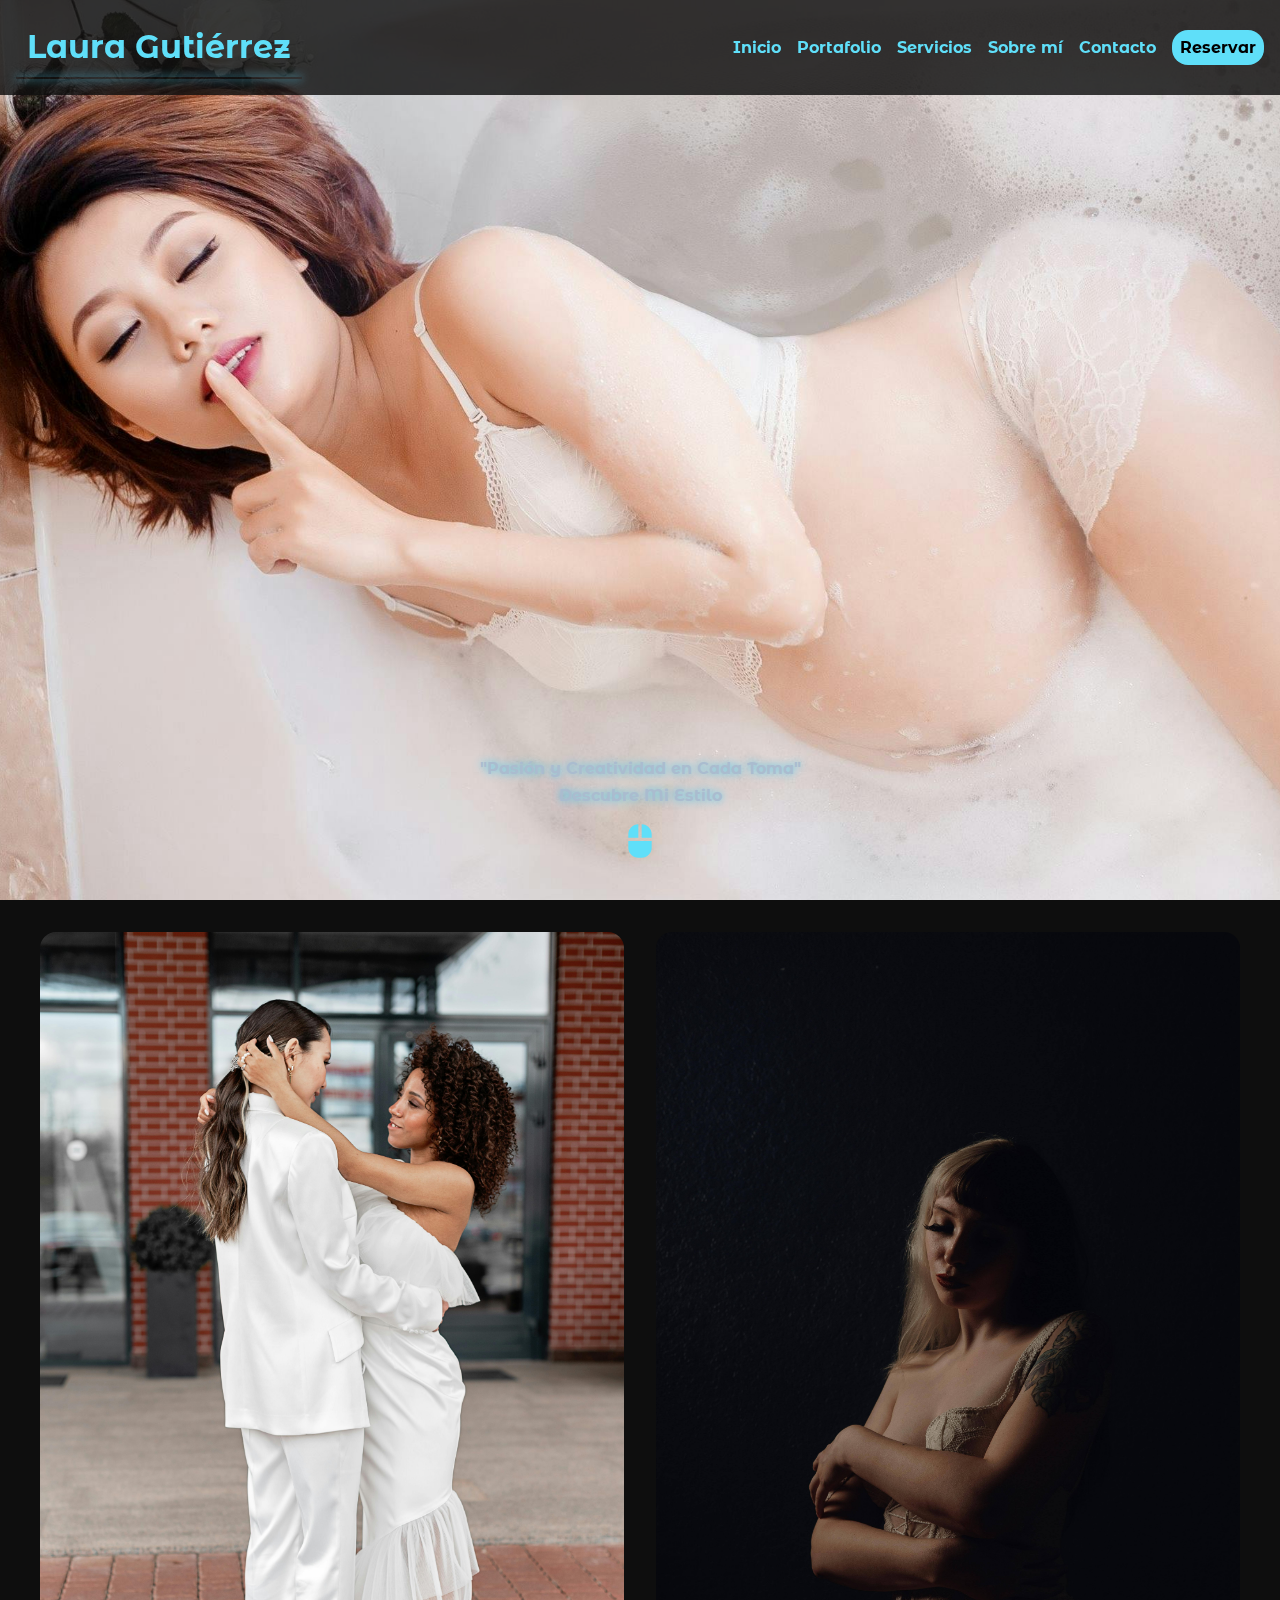
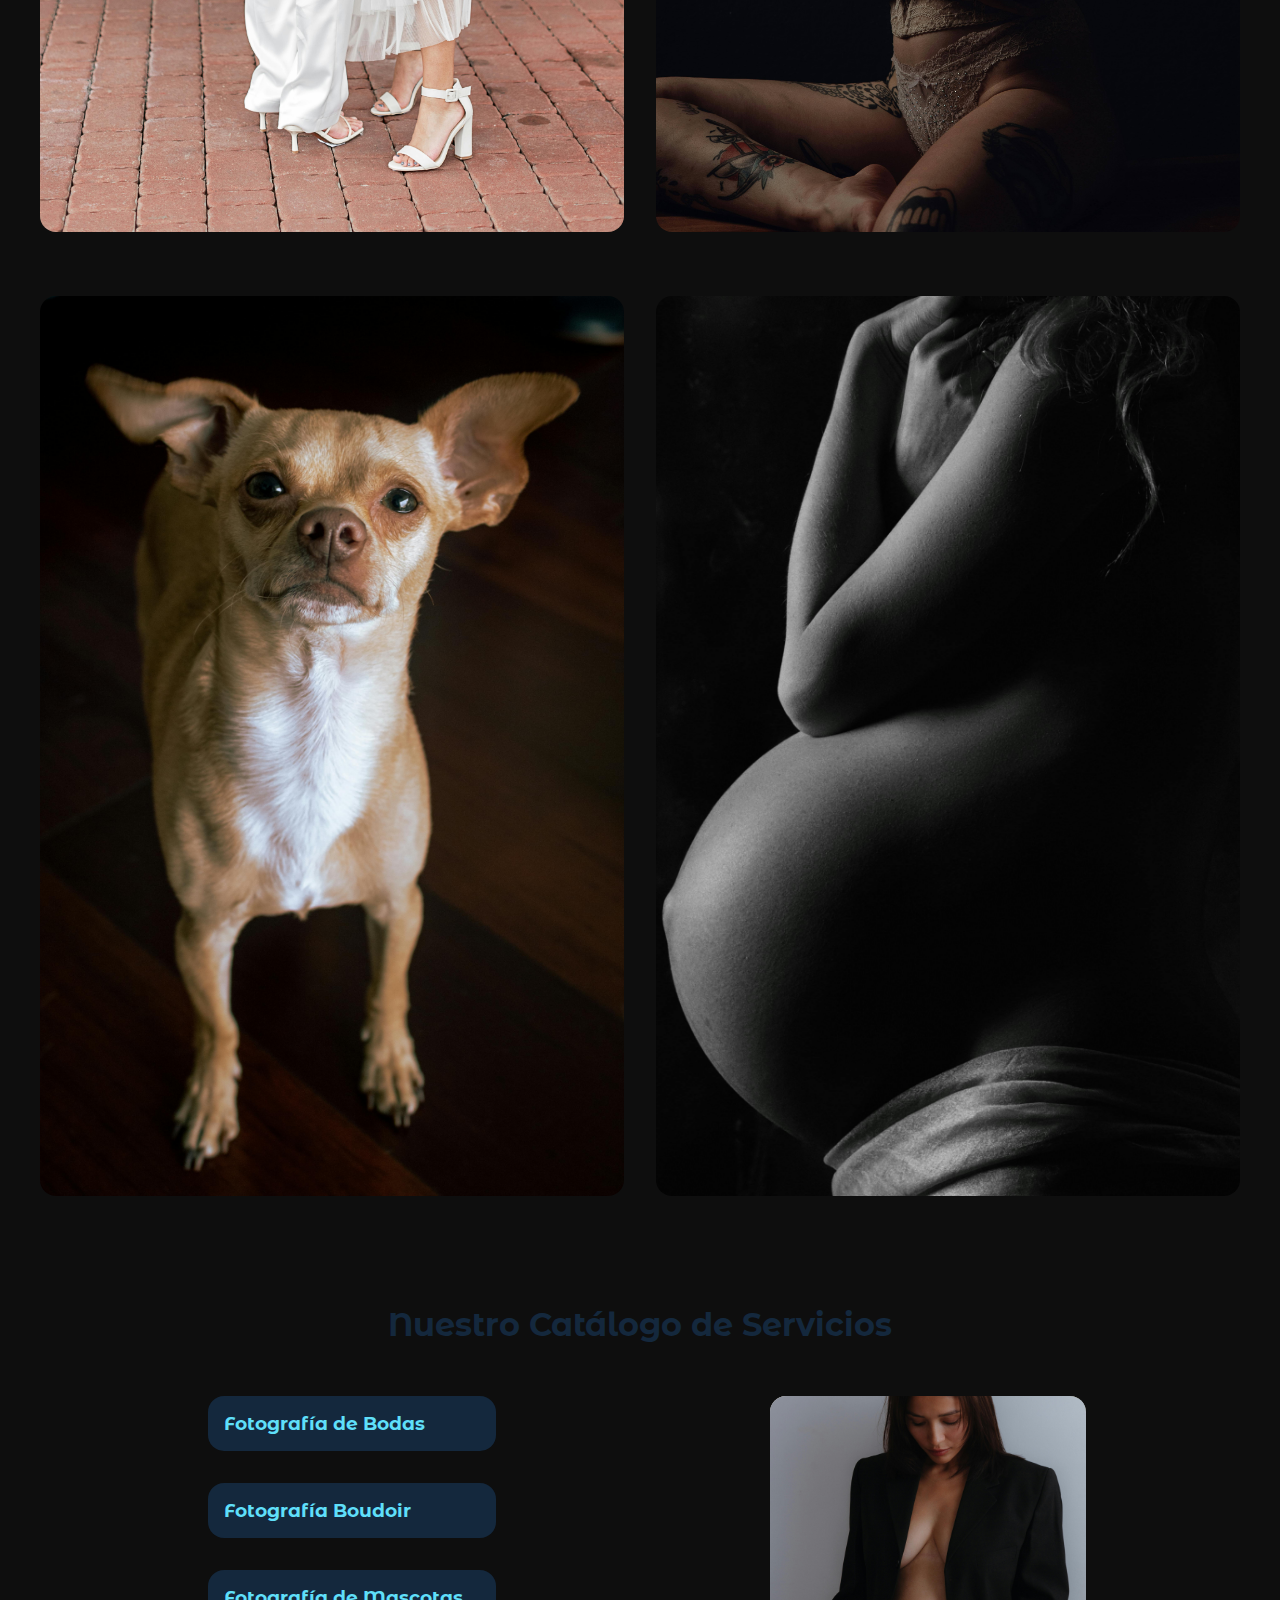
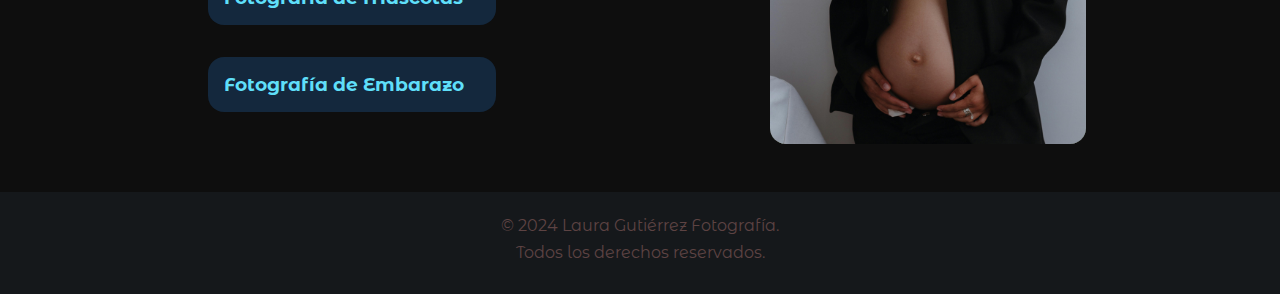
==== index.html @ 5134fa95 "Actualizar index.html" ====
<!DOCTYPE html>
<html lang="es">

<head>
    <meta charset="UTF-8">
    <meta name="viewport" content="width=device-width, initial-scale=1.0">
    <title>Inicio - Laura Gutiérrez Fotografía</title>
    <link
        href="https://fonts.googleapis.com/css2?family=Montserrat+Alternates:ital,wght@0,100;0,200;0,300;0,400;0,500;0,600;0,700;0,800;0,900;1,100;1,200;1,300;1,400;1,500;1,600;1,700;1,800;1,900&display=swap"
        rel="stylesheet">
    <link rel="stylesheet" href="./css/header.css">
    <link rel="stylesheet" href="./index.css">
    <link rel="stylesheet" href="./css/footer.css">
    <link rel="stylesheet" href="./root.css">
</head>

<body>
    <div class="home">
        <div class="mobile-menu">
            <ul class="first-ul">
                <li>
                    <div class="logo">
                        <h1><a href="./about.html">Laura Gutiérrez</a></h1>
                        <div id="btn-close-mobile-menu"><svg xmlns="http://www.w3.org/2000/svg" width="48" height="48"
                                viewBox="0 0 24 24">
                                <path
                                    d="M4 6h2v12H4zm10.293-.707L7.586 12l6.707 6.707 1.414-1.414L11.414 13H20v-2h-8.586l4.293-4.293z">
                                </path>
                            </svg></div>
                    </div>
                </li>
                <li><a href="../index.html">Inicio</a></li>
                <li><a href="./html/portafolio.html">Portafolio</a></li>
                <li><a href="./html/services.html">Servicios</a></li>
                <li><a href="./html/about.html">Sobre mí</a></li>
                <li><a href="./html/form.html">Contacto</a></li>
            </ul>
            <ul class="last-ul">
                <li><a href=""><img src="./assets/icons/bxl-instagram-alt.svg" alt="icon instagram"></a></li>
                <li><a href=""><img src="./assets/icons/bxl-whatsapp.svg" alt="icon whatsapp"></a></li>
                <li><a href=""><img src="./assets/icons/bxs-envelope.svg" alt="icon message"></a></li>
                <li><a href=""><img src="./assets/icons/bxl-linkedin-square.svg" alt="icon linkedin"></a></li>
            </ul>
        </div>
    
        <div class="header-mobile">
            <div class="logo-header-mobile">
                <h1><a href="./about.html">Laura Gutiérrez</a></h1>
            </div>
            <div id="btn-open-mobile-menu"><svg xmlns="http://www.w3.org/2000/svg" width="24" height="24"
                    viewBox="0 0 24 24" fill="#aaa">
                    <path d="M4 6h16v2H4zm0 5h16v2H4zm0 5h16v2H4z" />
                </svg></div>
        </div>
    
        <div class="presentation">
            <img id="img-portada" src="./assets/img/boudoir-photos/background-boudoir/espalda-bn.jpg" alt="" loading="lazy">
        </div>
        <header>
            <!--Nombre-->
            <div class="logo-container">
                <h1><a href="./html/about.html">Laura Gutiérrez</a></h1>
                <p class="line-down"></p>
            </div>
    
            <!--Menu de navegacion-->
            <nav>
                <ul>
                    <li><a href="./index.html">Inicio</a></li>
                    <li><a href="./html/portafolio.html">Portafolio</a></li>
                    <li><a href="./html/services.html">Servicios</a></li>
                    <li><a href="./html/about.html">Sobre mí</a></li>
                    <li><a href="./html/form.html">Contacto</a></li>
                </ul>
                <a href="./html/form.html" class="cta-nav">Reservar</a>
            </nav>
        </header>
    
        <!--Frase de la portada-->
        <div class="content-portada">
            <p>"Pasión y Creatividad en Cada Toma"</p>
            <p>Descubre Mi Estilo</p>
            <div><a href="#photo-style"><svg xmlns="http://www.w3.org/2000/svg" width="24" height="24" viewBox="0 0 24 24">
                        <path
                            d="M13 2v8h6V8c0-3.309-2.691-6-6-6zM5 16c0 3.309 2.691 6 6 6h2c3.309 0 6-2.691 6-6v-4H5v4zm0-8v2h6V2C7.691 2 5 4.691 5 8z">
                        </path>
                    </svg></a></div>
        </div>
    </div>

    <main>
        <!-- Seccion de fotos de boda y boudoir -->
        <section class="container-section-photo" id="photo-style">
            <div class="photo-content">

                <div class="section-boda box-img-section">
                    <img src="./assets/img/weddings-photos/modelo-3/wedding-3.jpg" title="weddings"
                        alt="weddings photos">
                    <div class="overlay">
                        <a href="./html/portafolio.html?filter=wedding">Ver fotos de Bodas</a>
                    </div>
                </div>

                <div class="section-boudoir box-img-section">
                    <img src="./assets/img/boudoir-photos/background-boudoir/sentada-sombra.jpg" title="boudoir"
                        alt="boudoir photos">
                    <div class="overlay">
                        <a href="./html/portafolio.html?filter=boudoir">Ver fotos Boudoir</a>
                    </div>
                </div>
            </div>
        </section>

        <!-- Seccion de fotos de pets y pregnant -->
        <section class="container-section-photo">
            <div class="photo-content">

                <div class="section-pet box-img-section">
                    <img src="./assets/img/pets-photos/chiguagua.jpg" title="pets" alt="pets photos">
                    <div class="overlay">
                        <a href="./html/portafolio.html?filter=pets">Ver fotos de Mascotas</a>
                    </div>
                </div>

                <div class="section-pregnant box-img-section">
                    <img src="./assets/img/pregnant-photos/background-pregnant/pregnant-semiDes-bn.jpg" title="pregnant"
                        alt="pregnant photos">
                    <div class="overlay">
                        <a href="./html/portafolio.html?filter=pregnant">Ver fotos Prenatales</a>
                    </div>
                </div>

            </div>
        </section>
    </main>

    <!-- Seccion de servicios -->
    <section class="services-section">
        <div class="services-tittle">
            <h2>Nuestro Catálogo de Servicios</h2>
        </div>

        <div class="services-container">

            <div class="services-content">
                <div class="services-items">
                    <div class="item-h3">
                        <a href="./html/services.html">
                            <h3>Fotografía de Bodas</h3>
                        </a>
                    </div>
                    <div class="item-h3">
                        <a href="./html/services.html">
                            <h3>Fotografía Boudoir</h3>
                        </a>
                    </div>
                    <div class="item-h3">
                        <a href="./html/services.html">
                            <h3>Fotografía de Mascotas</h3>
                        </a>
                    </div>
                    <div class="item-h3">
                        <a href="./html/services.html">
                            <h3>Fotografía de Embarazo</h3>
                        </a>
                    </div>
                </div>
            </div>


            <div class="services-photo">
                <div class="services-box-img">

                    <div class="img-weddings-box img-box">
                        <img src="./assets/img/weddings-photos/modelo-3/wedding-1.jpg" alt="services photos weddings">
                    </div>
                    <div class="img-boudoir-box img-box">
                        <img src="./assets/img/boudoir-photos/background-boudoir/atada-bn.jpg"
                            alt="services photos boudoir">
                    </div>
                    <div class="img-pets-box img-box">
                        <img src="./assets/img/pets-photos/pexels-conejodepapel-14647515.jpg"
                            alt="services photos pets">
                    </div>
                    <div class="img-pregnant-box img-box">
                        <img src="./assets/img/pregnant-photos/modelo-2/pregnant-photo-1.jpg"
                            alt="services photos pregnant">
                    </div>

                </div>
                <div class="services-text">
                    <p class="item-p">Cada sonrisa, cada mirada, capturada para recordar el inicio de su viaje juntos.
                    </p>
                    <p class="item-p">Elegancia y sensualidad, empoderamiento y autoexpresión. Capturando tu esencia en
                        su forma más pura.</p>
                    <p class="item-p">Porque ellos también son parte de la familia, les damos un lugar protagonistas en
                        nuestras fotos.</p>
                    <p class="item-p">Un recuerdo precioso de cuando dos corazones latían juntos, uno dentro de otro.
                    </p>
                </div>
            </div>
        </div>

    </section>

    <footer>
        <div class="container-section">
            <p>&copy; 2024 Laura Gutiérrez Fotografía.</p>
            <p>Todos los derechos reservados.</p>
        </div>
    </footer>

    <script type="module" src="./js/presentation.js"></script>
    <script type="module" src="./js/services.js"></script>
    <script type="module" src="./js/menu-mobile.js"></script>
</body>

</html>
---- css/header.css ----
header {
    display: flex;
    align-items: center;
    justify-content: space-between;
    padding: 1rem;
    width: 100%;
    position: fixed;
    top: 0;
    background-color: var(--background-header);
    z-index: 1000;

    .logo-container {
        display: flex;
        flex-direction: column;
        align-items: center;
        justify-content: center;

        h1 {
            color: var(--accent-1);
            padding: .7rem;
        }

        .line-down {
            height: 2px;
            width: 100%;
            box-shadow: var(--shadow);
        }

        h1,
        a {
            cursor: pointer;
        }
    }

    nav {
        display: flex;
        align-items: center;
        justify-content: center;

        ul {
            display: flex;

            li a {
                margin-right: 1rem;
                color: var(--accent-1);
                cursor: pointer;
                font-weight: bold;
            }

            li a:hover {
                text-shadow: var(--shadow);
            }
        }

        .cta-nav {
            background-color: var(--accent-1);
            padding: .5rem;
            font-weight: bold;
            border-radius: var(--border-radius);
            cursor: pointer;
        }

        .cta-nav:hover {
            box-shadow: var(--shadow);
        }
    }
}

/* Menu Mobile */
.header-mobile {
    display: none;
    justify-content: space-around;
    align-items: center;
    padding: 1rem .5rem;
    width: 100%;
    position: fixed;
    top: 0;
    background-color: var(--background-header);
    z-index: 900;
    transition: all 0.3s ease;

    .logo-header-mobile {

        h1 a {
            color: var(--accent-1);
            font-family: var(--title-gobal);
        }
    }

    div svg {
        fill: var(--accent-3);
        width: 2.5rem;
        height: 2.5rem;
    }
}

.mobile-menu {
    display: grid;
    grid-template-rows: 1fr 1fr;
    height: 100dvh;
    width: 80%;
    padding: 1rem .5rem 0 0.8rem;
    border-radius: 0 var(--border-radius) var(--border-radius) 0;
    transform: translateX(-110%);
    transition: all 0.3s ease;
    position: fixed;
    top: 0;
    left: 0;
    background-color: var(--background-header);
    z-index: 1000;

    & .first-ul {
        border-bottom: 1px solid var(--accent-1);

        li {
            margin-bottom: 1.5rem;

            .logo {
                display: flex;
                justify-content: space-between;

                & :first-child {
                    fill: var(--accent-3);
                }
            }

            a {
                text-decoration: none;
                color: var(--accent-1);
                font-weight: bold;
            }
        }
    }

    & .last-ul {
        display: flex;
        justify-content: space-around;

        li {
            margin-top: 1rem;

            a {
                img {
                    width: 2.5rem;
                }
            }
        }
    }
}

.toggle {
    transform: translateX(-110%);
}

.toggle {
    transform: translateX(0);
}

@media (max-width: 768px) {
    header {
        display: none;
    }

    .header-mobile {
        display: flex;
    }
}
---- index.css ----
body {

    display: grid;
    grid-template-areas:
        'home home'
        'main main'
        'services services'
        'footer footer'
    ;
    grid-template-columns: 50% 50%;
    grid-template-rows: auto auto auto 5rem;
}

.home {
    grid-area: home;
    height: 100dvh;
    position: relative;
    display: flex;
    justify-content: center;
    align-items: center;
    
    .presentation {
        position: absolute;
        top: 0;
        left: 0;
        transition: all 2s ease;
    
        & #img-portada {
            height: 100dvh;
            width: 100%;
            object-fit: cover;
            z-index: 400;
        }
    }
    
    /* Contenido de la portada */
    .content-portada {
        position: absolute;
        bottom: 3%;
        width: 28.5rem;
        padding: .5rem;
        display: flex;
        justify-content: center;
        flex-direction: column;
        align-items: center;
        color: var(--accent-3);
        z-index: 100;
        font-weight: bolder;
        font-size: 1rem;
        text-shadow: var(--shadow);

        p:nth-child(2) { margin-top: .5rem; }
    
        div {
            margin-top: 1rem;
    
            a svg {
                width: 2.5rem;
                height: 2.5rem;
                fill: var(--accent-1);
                animation: bounce 2s infinite;
            }
        }
    }
}


@keyframes bounce {

    0%,
    20%,
    50%,
    80%,
    100% {
        transform: translateY(0);
    }

    40% {
        transform: translateY(-10px);
    }

    60% {
        transform: translateY(-5px);
    }
}


/* Seccion principal del la pagina */
main {
    grid-area: main;

    display: flex;
    flex-direction: column;
    justify-content: center;
    align-items: center;
}

.container-section-photo {
    margin: 2rem auto;
    display: flex;
    flex-direction: row;
    flex-wrap: wrap;
    justify-content: space-between;
    align-content: center;
}

.photo-content {
    display: flex;
    flex-direction: row;
    gap: 2rem;
    width: 100%;
    max-width: 75rem;
    height: 100dvh;
}

.box-img-section {
    flex: 1;
    position: relative;
    overflow: hidden;
    border-radius: var(--border-radius);
}

.box-img-section img {
    width: 100%;
    height: 100%;
    object-fit: cover;
    transition: transform 0.5s ease;
}

.box-img-section .overlay {
    position: absolute;
    top: 0;
    left: 0;
    width: 100%;
    height: 100%;
    background: rgba(20, 40, 61, 0.38);
    color: var(--accent-1);
    font-weight: bold;
    font-size: 2rem;
    display: flex;
    justify-content: center;
    align-items: center;
    opacity: 0;
    transition: opacity 0.5s ease;

    a { cursor: pointer; }
}

.box-img-section:hover img { transform: scale(1.05); }

.box-img-section:hover .overlay { opacity: 1; }

@media (max-width: 768px) {}

/* Estilos de la sección de servicios */
.services-section {
    grid-area: services;
    display: flex;
    flex-direction: column;
    padding: 1.5rem;
    margin: 1.5rem auto;
    width: 100%;
    max-width: 75rem;

    .services-tittle {
        height: 6rem;
        width: 100%;
        display: flex;
        justify-content: center;
        align-items: center;
        margin-bottom: 1.5rem;

        h2 {
            font-size: 2rem;
            color: var(--accent-2);
        }
    }

    .services-container {
        display: grid;
        grid-template-columns: 1fr 1fr;
        grid-template-rows: 1fr;
        align-items: center;
        justify-items: center;

        .services-content {
            width: 50%;
            height: 100%;
            color: var(--accent-1);
            display: flex;
            flex-direction: column;

            .services-items {
                display: flex;
                flex-direction: column;
                justify-content: space-between;
                align-items: center;

                .item-h3 {
                    display: flex;
                    flex-direction: column;
                    width: 100%;
                    margin-bottom: 2rem;

                    a {
                        h3 {
                            padding: 1rem;
                            background-color: var(--accent-2);
                            display: flex;
                            align-items: center;
                            justify-content: flex-start;
                            transition: box-shadow 0.4s ease;
                            border-radius: var(--border-radius);
                            
                        }
                    }
                    
                }
                
                .item-h3:hover {
                    box-shadow: var(--shadow);
                    border-radius: var(--border-radius);
                }
            }
        }

        .services-photo {
            width: 55%;
            height: 100%;
            display: flex;
            justify-content: center;
            align-items: center;
            position: relative;

            .services-box-img {
                width: 100%;
                height: 100%;
                position: absolute;
                
                .img-box {
                    position: absolute;
                    top: 0;
                    left: 0;
                    width: 100%;
                    height: 100%;
                    opacity: 1;
                    transition: opacity 1s;
                    
                    img {
                        object-fit: cover;
                        width: 100%;
                        height: 100%;
                        border-radius: var(--border-radius);
                    }
                }
            }
        }

        .services-text {
            display: flex;
            flex-direction: column;
            align-items: center;
            justify-content: center;
            position: absolute;
            width: 100%;
            height: 100%;
            border-radius: var(--border-radius);
            overflow: hidden;

            p {
                position: absolute;
                height: 100%;
                width: 100%;
                font-size: 1.5rem;
                padding: 1rem;
                color: var(--accent-1);
                background: rgba(20, 40, 61, 0.5);
                opacity: 0;
                transition: opacity 0.5s;
                display: flex;
                align-items: center;
                justify-content: center;
            }
        }
    }
}



footer {
    grid-area: footer;
}
---- css/footer.css ----
/* Estilos del footer */
footer {

    .container-section {
        padding: 1.5rem;
        width: 100%;
        height: auto;
        background: var(--footer-background);
        text-align: center;
        color: var(--letterColorFooter);

        p{
            margin-bottom: .5rem;
        }
    }
}
---- root.css ----
/* Root */
:root {
    --backgoundColor: #333;
    --background-color: #0e0e0e;
    --background-header: rgba(14, 14, 14, .82);
    --letterColor: rgba(81, 203, 238, 1);
    --accent-1: #5fdff9;
    --accent-2: rgb(20 40 61);
    --accent-3: rgb(170 188 207);
    --shadow: 0 0 8px rgba(81, 203, 238, 1);
    --border-radius: 1rem;
    --footer-background: #15181b;
    --letterColorFooter: #5d4343;
    --font-family: "Montserrat Alternates", sans-serif;
}

/* Estilos para reset */
*, *::after, *::before, *:focus {
    margin: 0;
    padding: 0;
    box-sizing: border-box;
    list-style: none;
    vertical-align: baseline;
    text-decoration: none;
    color: inherit;
    cursor: auto;
    border: none;
    outline: none;
}
html {
    scroll-behavior: smooth;
}

/* Estilos globales */
body, html {
    font-family: var(--font-family);
    margin: 0;
    padding: 0;
    background-color: var(--background-color);
    height: 100vh;
    width: 100%;
}

@media (max-width: 768px) {
    .header-container {
        flex-direction: column;
    }
}

@media (max-width: 500px) {
    .header-container, nav {
        flex-direction: column;
    }
    .photo-content {
        flex-direction: column;
        gap: 10px;
    }

    .services-section {
        .services-container {
            gap: 1rem;
            grid-template-columns: 1fr;
            grid-template-rows: 1fr 1fr;

            .services-content {

            }
            .services-photo {
                width: 100%;
            }
        }
    }
}

@media (max-width: 812px) and (orientation: landscape) {
    
}
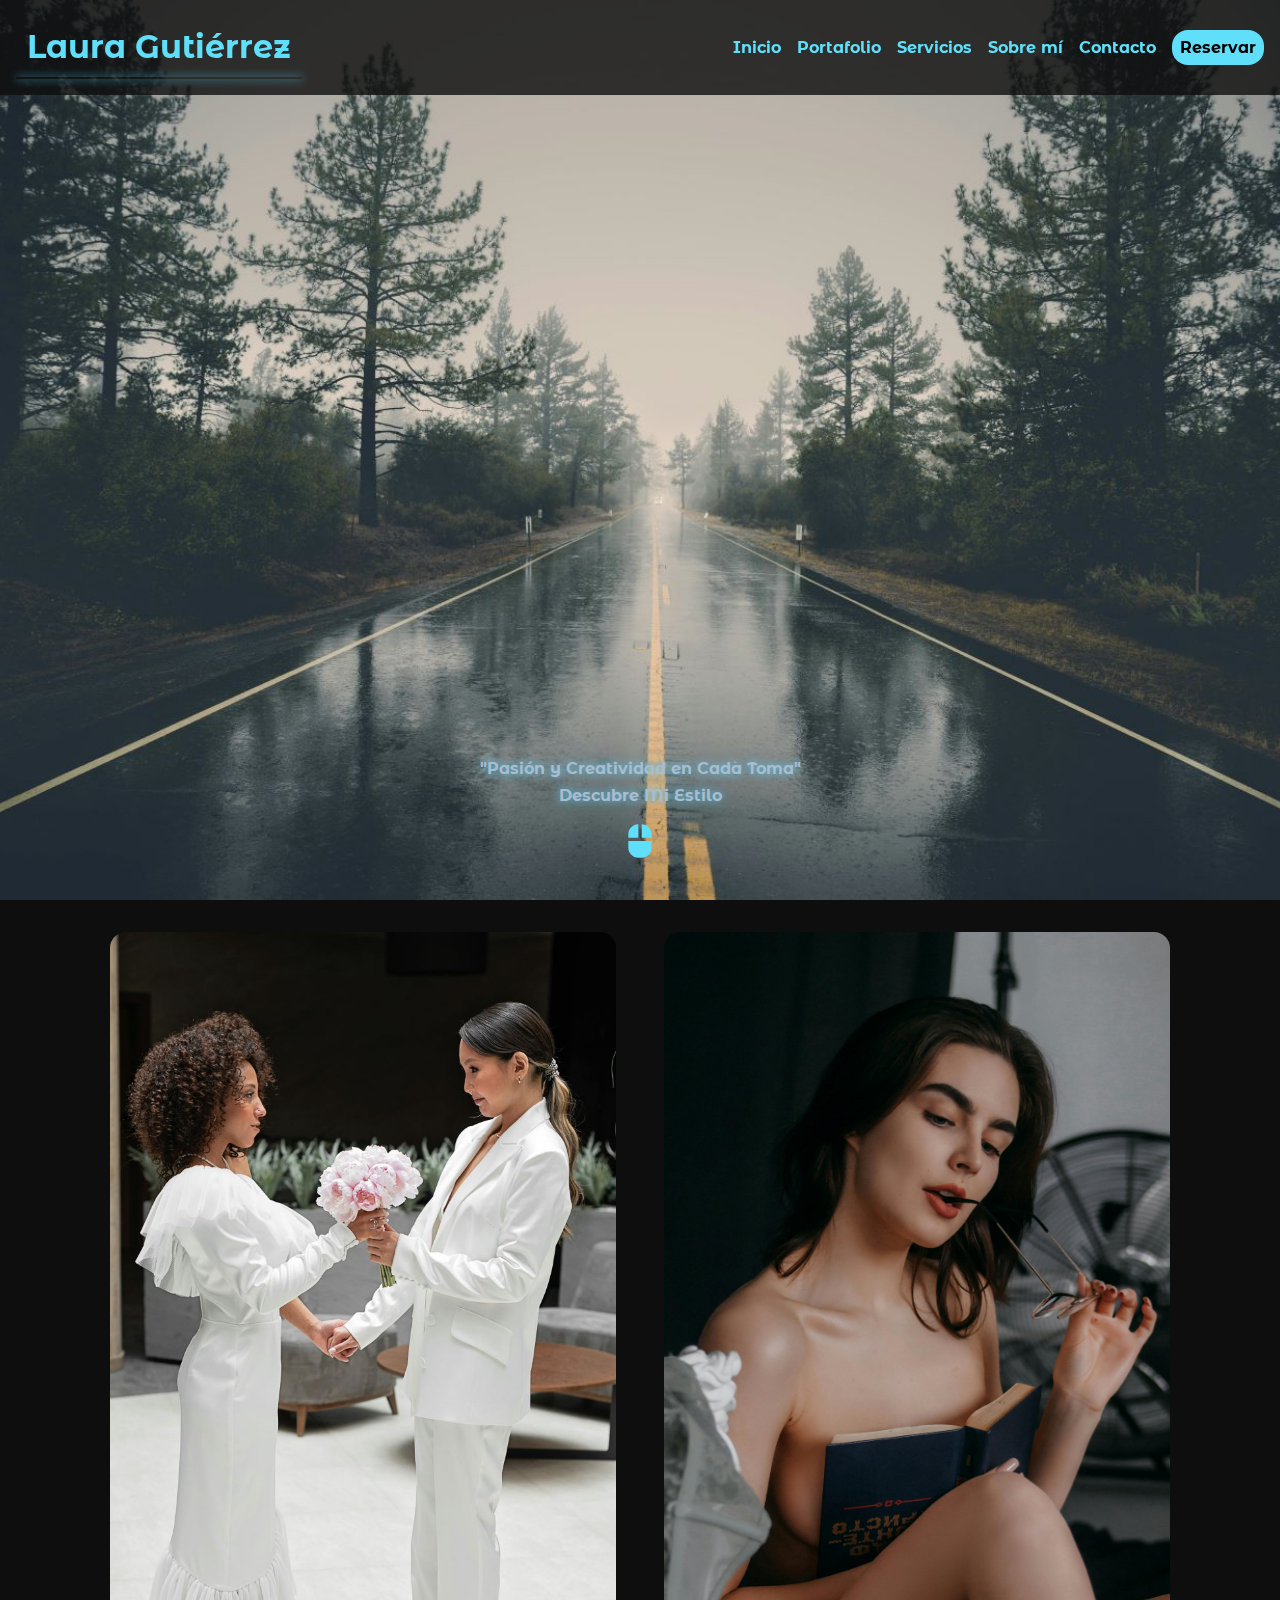
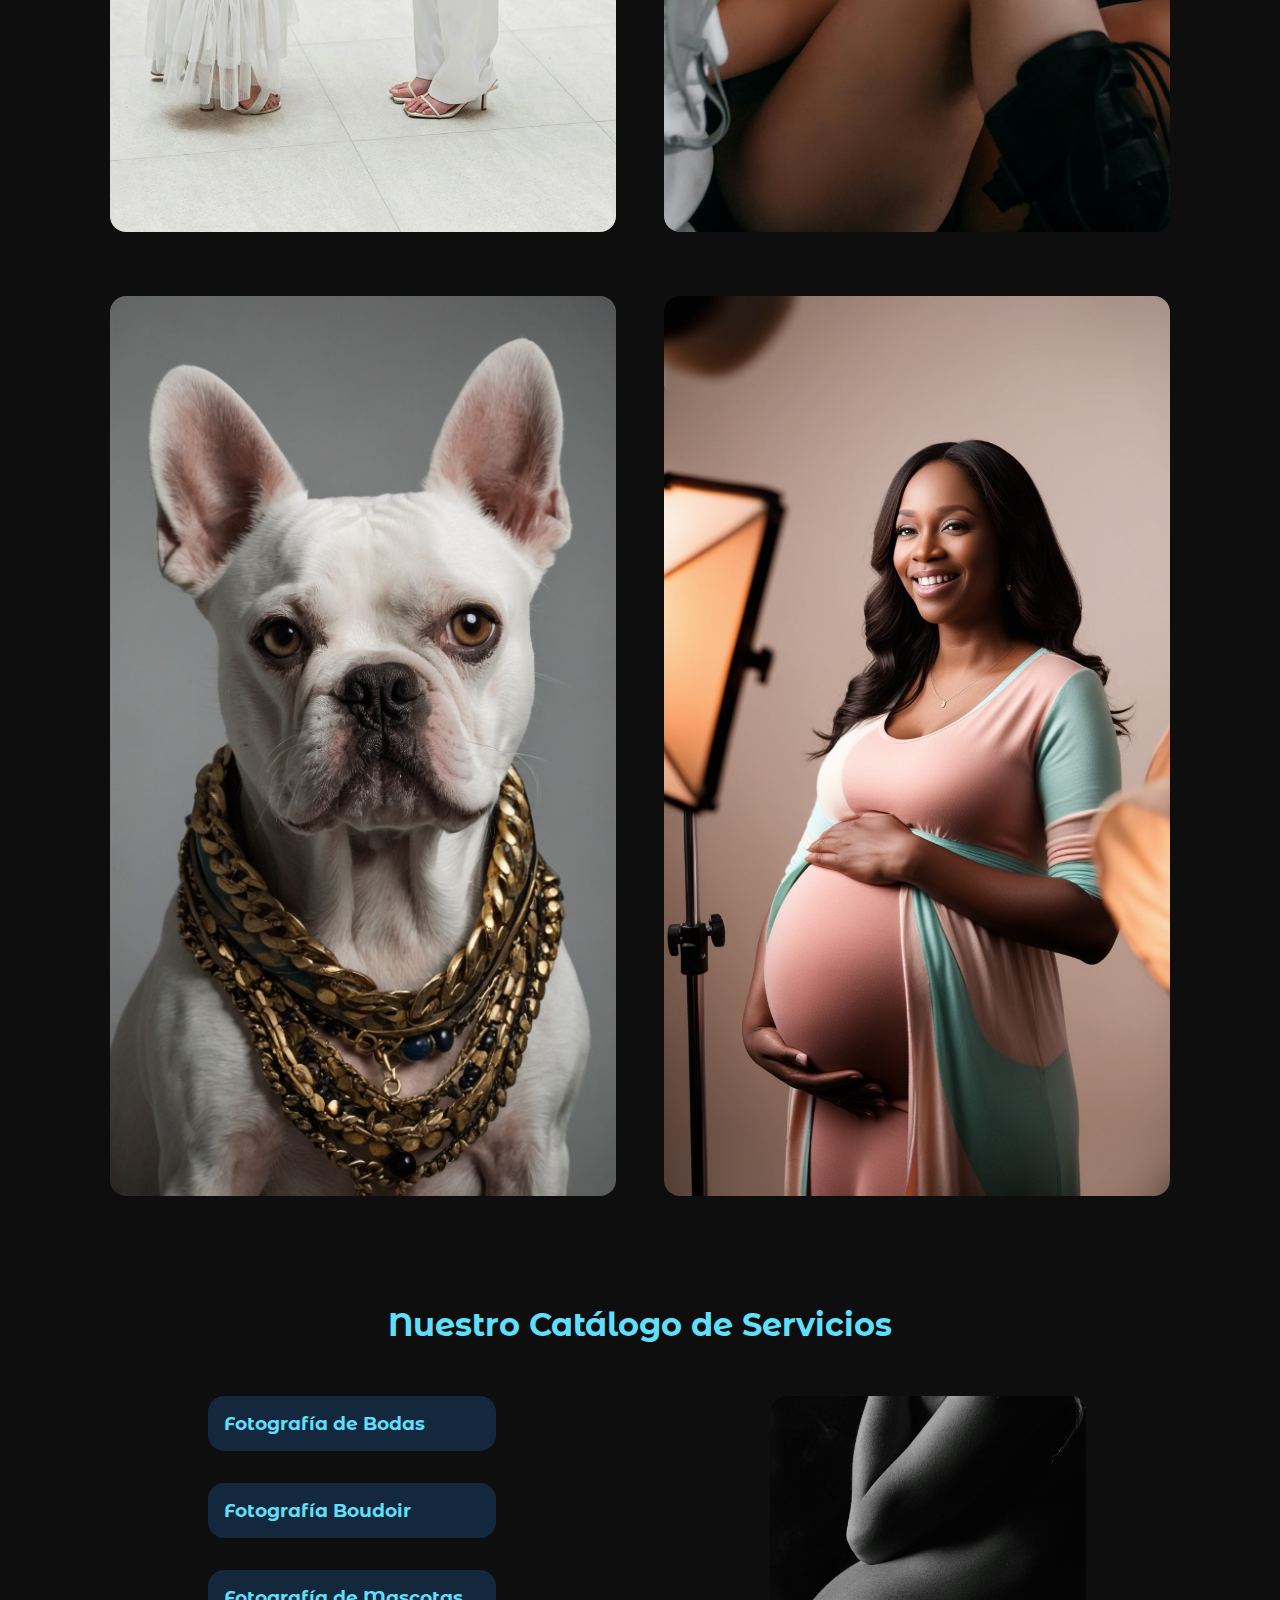
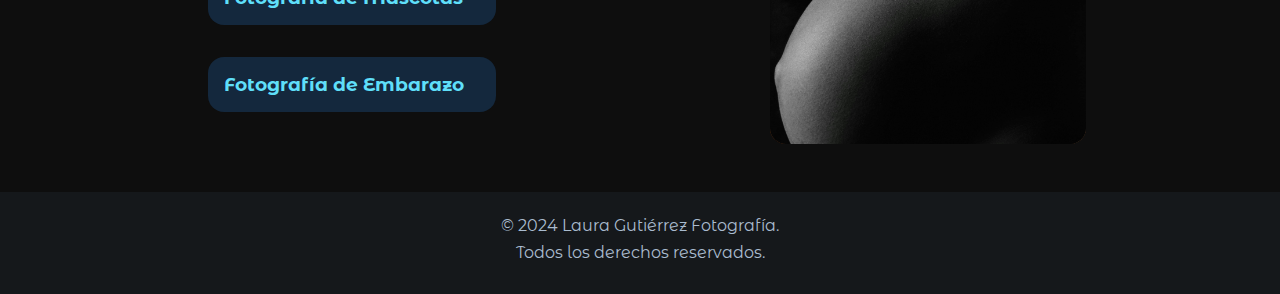
==== commit 2ef30452: "- cambie completamente la carpeta de las imagenes, e hice todos los ajustes en los archivos que las " ====
--- a/index.html
+++ b/index.html
@@ -54,7 +54,7 @@
         </div>
     
         <div class="presentation">
-            <img id="img-portada" src="./assets/img/boudoir-photos/background-boudoir/espalda-bn.jpg" alt="" loading="lazy">
+            <img id="img-portada" src="./assets/img/bg-desktop/bg-pc-6.jpg" alt="photo background">
         </div>
         <header>
             <!--Nombre-->
@@ -88,21 +88,22 @@
         </div>
     </div>
 
+    <!-- seccion foto portada -->
     <main>
         <!-- Seccion de fotos de boda y boudoir -->
         <section class="container-section-photo" id="photo-style">
             <div class="photo-content">
 
                 <div class="section-boda box-img-section">
-                    <img src="./assets/img/weddings-photos/modelo-3/wedding-3.jpg" title="weddings"
+                    <img src="./assets/img/wedding/boda-5.jpg" title="weddings"
                         alt="weddings photos">
                     <div class="overlay">
-                        <a href="./html/portafolio.html?filter=wedding">Ver fotos de Bodas</a>
+                        <a href="./html/portafolio.html?filter=wedding">Ver fotos Bodas</a>
                     </div>
                 </div>
 
                 <div class="section-boudoir box-img-section">
-                    <img src="./assets/img/boudoir-photos/background-boudoir/sentada-sombra.jpg" title="boudoir"
+                    <img src="./assets/img/boudoir/bo-6.jpg" title="boudoir"
                         alt="boudoir photos">
                     <div class="overlay">
                         <a href="./html/portafolio.html?filter=boudoir">Ver fotos Boudoir</a>
@@ -116,14 +117,14 @@
             <div class="photo-content">
 
                 <div class="section-pet box-img-section">
-                    <img src="./assets/img/pets-photos/chiguagua.jpg" title="pets" alt="pets photos">
-                    <div class="overlay">
-                        <a href="./html/portafolio.html?filter=pets">Ver fotos de Mascotas</a>
+                    <img src="./assets/img/pet/pet-4.jpg" title="pets" alt="pets photos">
+                    <div class="overlay">
+                        <a href="./html/portafolio.html?filter=pets">Ver fotos Mascotas</a>
                     </div>
                 </div>
 
                 <div class="section-pregnant box-img-section">
-                    <img src="./assets/img/pregnant-photos/background-pregnant/pregnant-semiDes-bn.jpg" title="pregnant"
+                    <img src="./assets/img/pregnant/pre-2.jpg" title="pregnant"
                         alt="pregnant photos">
                     <div class="overlay">
                         <a href="./html/portafolio.html?filter=pregnant">Ver fotos Prenatales</a>
@@ -167,23 +168,22 @@
                 </div>
             </div>
 
-
             <div class="services-photo">
                 <div class="services-box-img">
 
                     <div class="img-weddings-box img-box">
-                        <img src="./assets/img/weddings-photos/modelo-3/wedding-1.jpg" alt="services photos weddings">
+                        <img src="./assets/img/wedding/boda-1.jpg" alt="services photos weddings">
                     </div>
                     <div class="img-boudoir-box img-box">
-                        <img src="./assets/img/boudoir-photos/background-boudoir/atada-bn.jpg"
+                        <img src="./assets/img/boudoir/bo-2.jpg"
                             alt="services photos boudoir">
                     </div>
                     <div class="img-pets-box img-box">
-                        <img src="./assets/img/pets-photos/pexels-conejodepapel-14647515.jpg"
+                        <img src="./assets/img/pet/pet-5.jpg"
                             alt="services photos pets">
                     </div>
                     <div class="img-pregnant-box img-box">
-                        <img src="./assets/img/pregnant-photos/modelo-2/pregnant-photo-1.jpg"
+                        <img src="./assets/img/pregnant/pre-5.jpg"
                             alt="services photos pregnant">
                     </div>
 
--- a/css/header.css
+++ b/css/header.css
@@ -99,7 +99,7 @@
     grid-template-rows: 1fr 1fr;
     height: 100dvh;
     width: 80%;
-    padding: 1rem .5rem 0 0.8rem;
+    padding: 1rem 3rem 0 0.8rem;
     border-radius: 0 var(--border-radius) var(--border-radius) 0;
     transform: translateX(-110%);
     transition: all 0.3s ease;
@@ -108,8 +108,12 @@
     left: 0;
     background-color: var(--background-header);
     z-index: 1000;
+    box-shadow: var(--shadow);
 
     & .first-ul {
+        display: flex;
+        flex-direction: column;
+        justify-content: space-around;
         border-bottom: 1px solid var(--accent-1);
 
         li {
@@ -137,7 +141,7 @@
         justify-content: space-around;
 
         li {
-            margin-top: 1rem;
+            margin-top: 3rem;
 
             a {
                 img {
--- a/index.css
+++ b/index.css
@@ -29,7 +29,6 @@
             height: 100dvh;
             width: 100%;
             object-fit: cover;
-            z-index: 400;
         }
     }
     
@@ -107,7 +106,7 @@
 .photo-content {
     display: flex;
     flex-direction: row;
-    gap: 2rem;
+    gap: 3rem;
     width: 100%;
     max-width: 75rem;
     height: 100dvh;
@@ -134,7 +133,8 @@
     width: 100%;
     height: 100%;
     background: rgba(20, 40, 61, 0.38);
-    color: var(--accent-1);
+    color: var(--accent-3);
+    text-shadow: var(--shadow);
     font-weight: bold;
     font-size: 2rem;
     display: flex;
@@ -150,7 +150,19 @@
 
 .box-img-section:hover .overlay { opacity: 1; }
 
-@media (max-width: 768px) {}
+@media (max-width: 768px) {
+    .box-img-section {
+        .overlay {
+            opacity: 1;
+            align-items: flex-end;
+
+            a {
+                margin-bottom: 2rem;
+                font-size: 1.3rem;
+            }
+        }
+    }
+}
 
 /* Estilos de la sección de servicios */
 .services-section {
@@ -172,7 +184,7 @@
 
         h2 {
             font-size: 2rem;
-            color: var(--accent-2);
+            color: var(--accent-1);
         }
     }
 
--- a/css/footer.css
+++ b/css/footer.css
@@ -7,7 +7,7 @@
         height: auto;
         background: var(--footer-background);
         text-align: center;
-        color: var(--letterColorFooter);
+        color: var(--accent-3);
 
         p{
             margin-bottom: .5rem;
--- a/root.css
+++ b/root.css
@@ -2,7 +2,7 @@
 :root {
     --backgoundColor: #333;
     --background-color: #0e0e0e;
-    --background-header: rgba(14, 14, 14, .82);
+    --background-header: rgba(14, 14, 14, .8);
     --letterColor: rgba(81, 203, 238, 1);
     --accent-1: #5fdff9;
     --accent-2: rgb(20 40 61);
@@ -53,7 +53,6 @@
     }
     .photo-content {
         flex-direction: column;
-        gap: 10px;
     }
 
     .services-section {
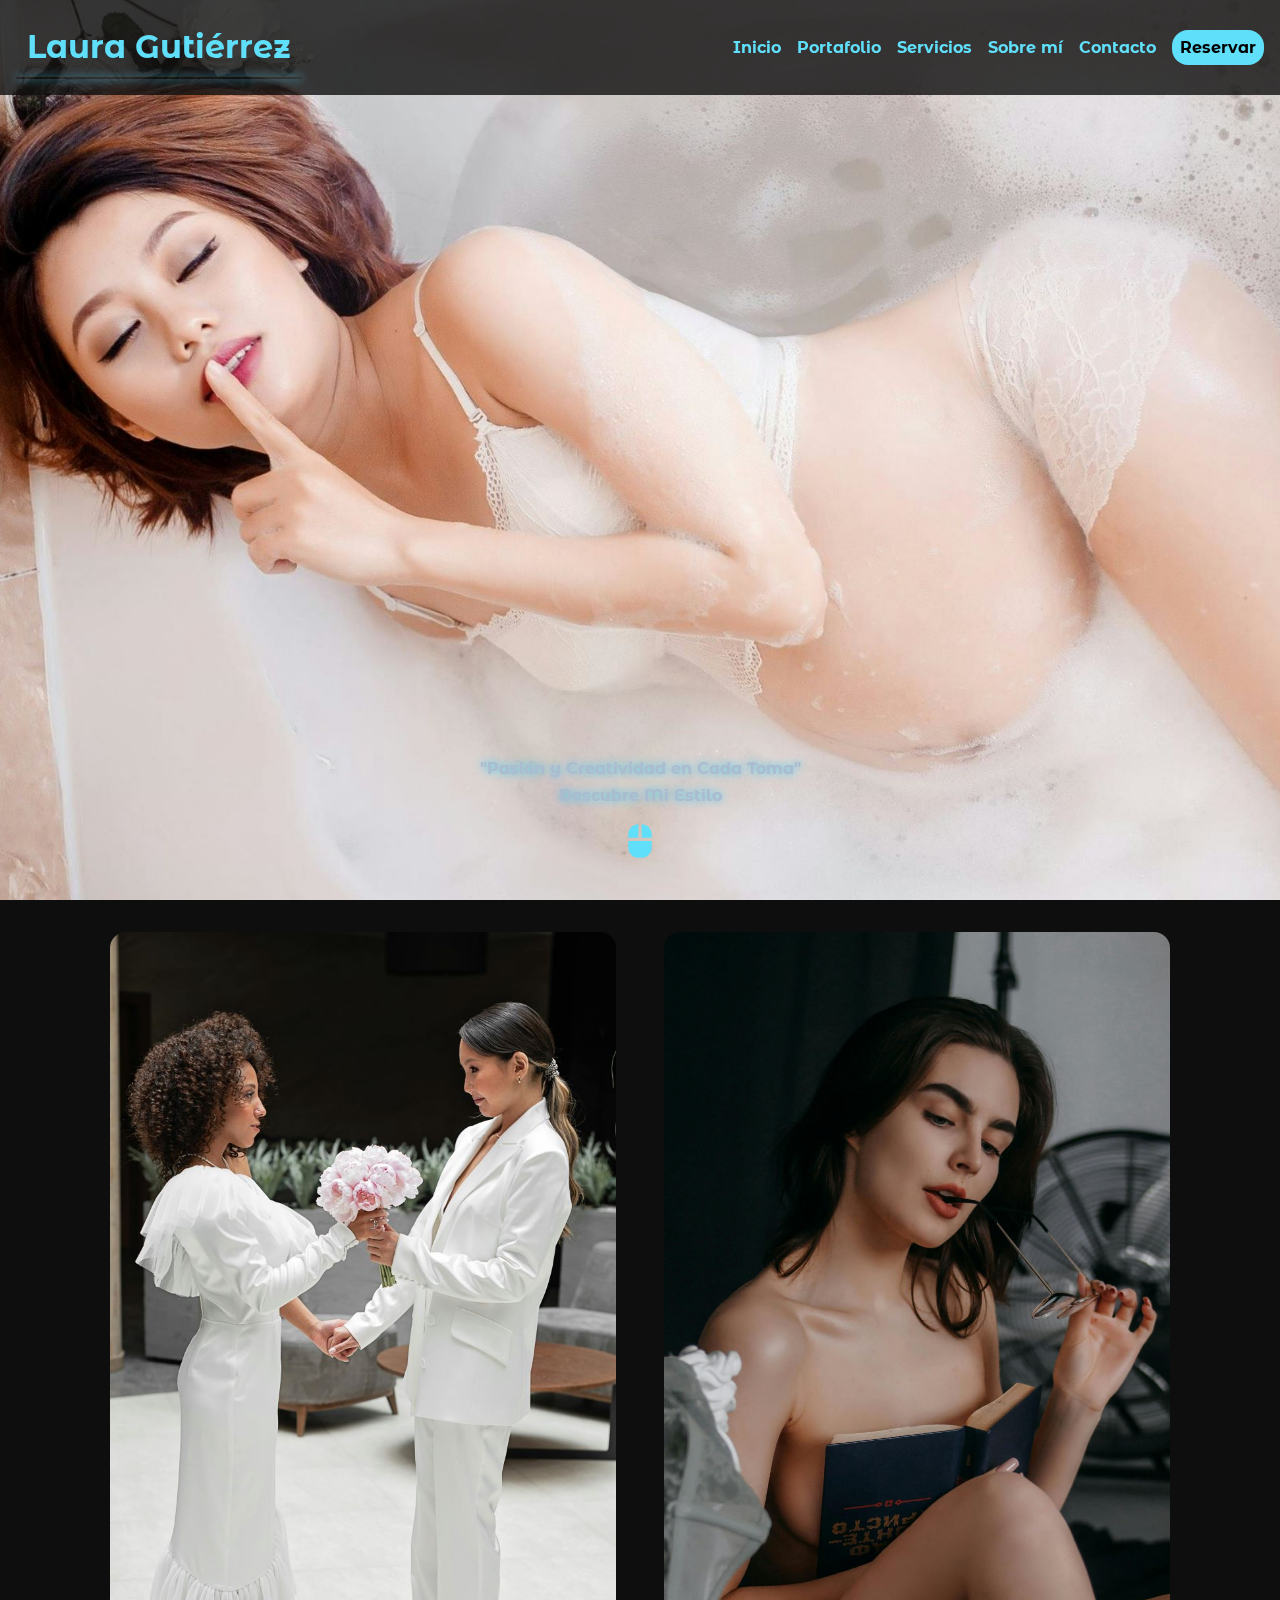
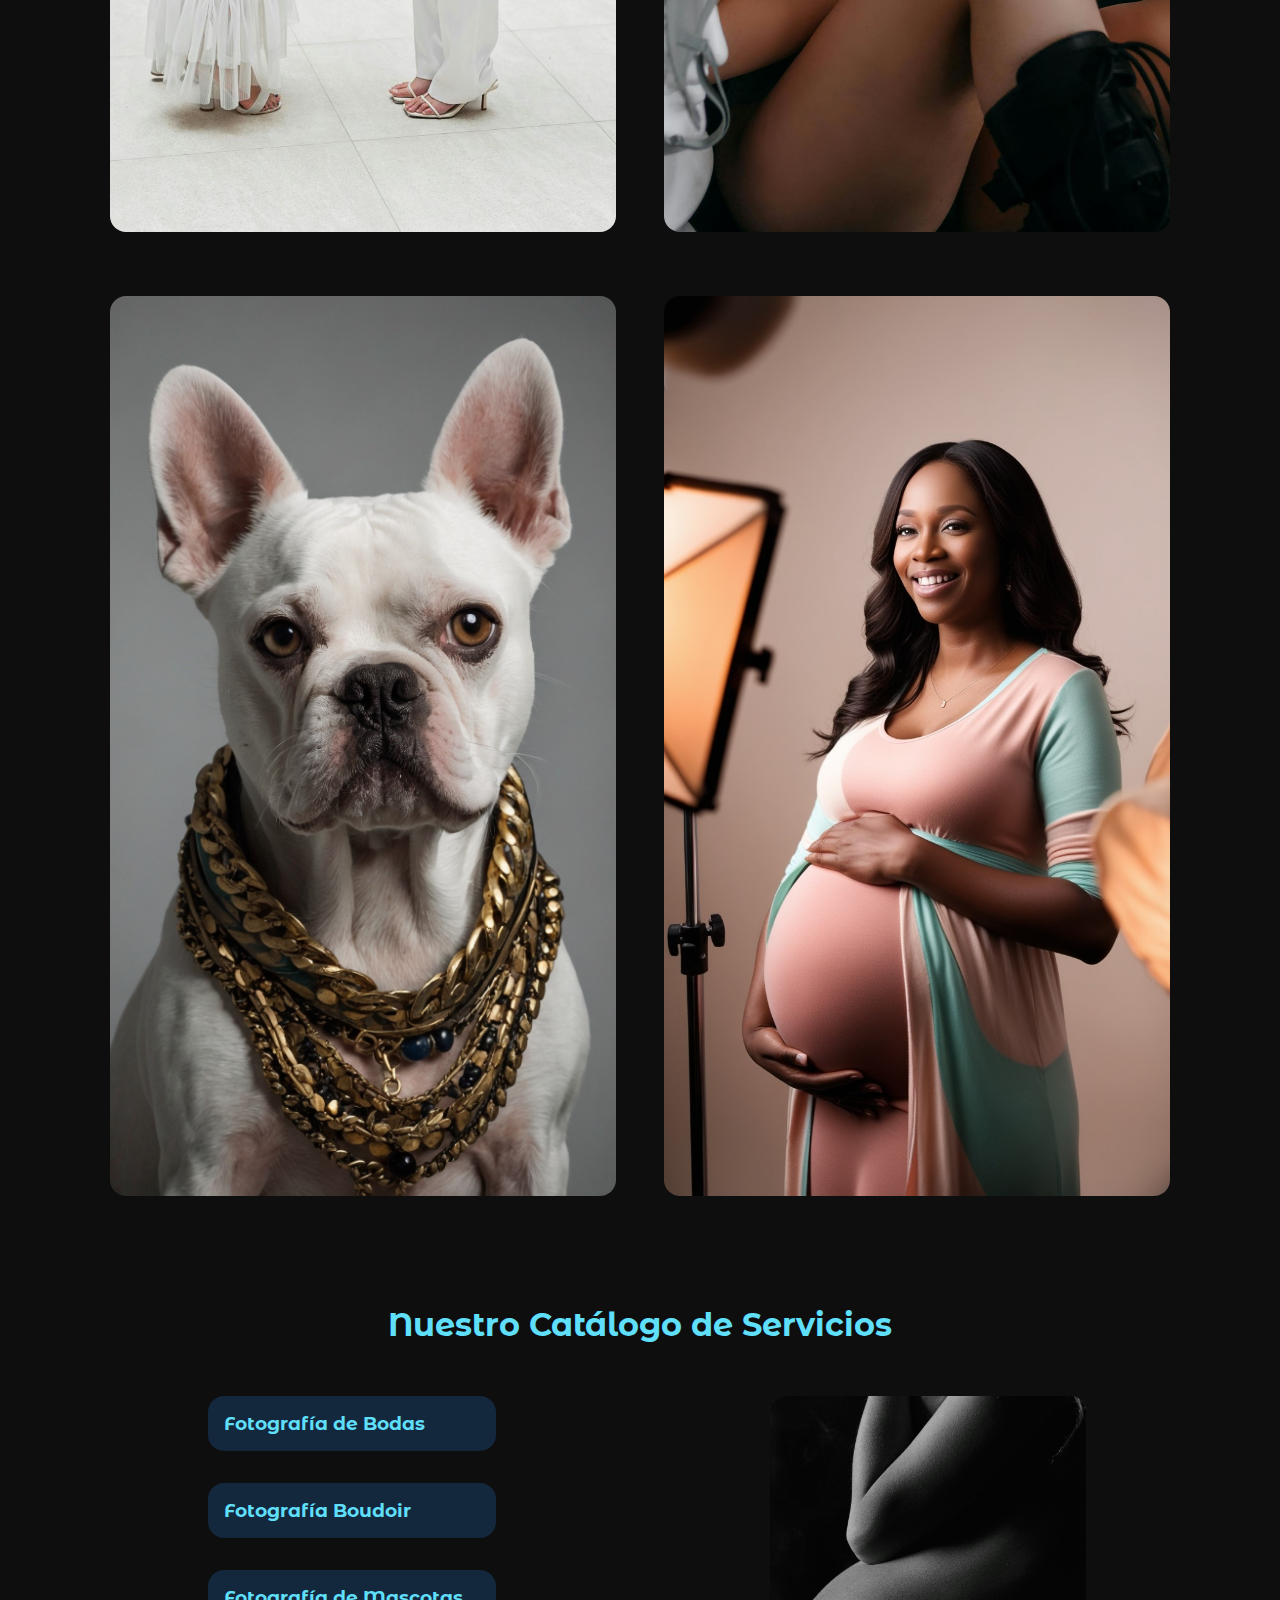
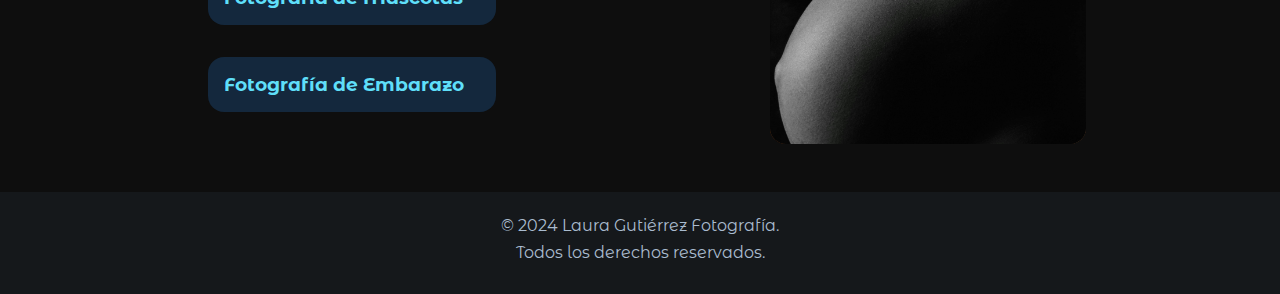
==== commit 90b4b454: "- finalizacion de las modificaciones para mostrar los background en las versiones mobiles y desktop." ====
--- a/index.html
+++ b/index.html
@@ -54,7 +54,7 @@
         </div>
     
         <div class="presentation">
-            <img id="img-portada" src="./assets/img/bg-desktop/bg-pc-6.jpg" alt="photo background">
+            <img id="img-portada" src="./assets/img/bg-desktop/bg-pc-3.jpg" alt="photo background">
         </div>
         <header>
             <!--Nombre-->
--- a/css/header.css
+++ b/css/header.css
@@ -39,9 +39,10 @@
 
         ul {
             display: flex;
+            gap: 1rem;
+            margin-right: 1rem;
 
             li a {
-                margin-right: 1rem;
                 color: var(--accent-1);
                 cursor: pointer;
                 font-weight: bold;
--- a/index.css
+++ b/index.css
@@ -157,7 +157,7 @@
             align-items: flex-end;
 
             a {
-                margin-bottom: 2rem;
+                margin-bottom: 5rem;
                 font-size: 1.3rem;
             }
         }
--- a/root.css
+++ b/root.css
@@ -1,6 +1,6 @@
 /* Root */
 :root {
-    --backgoundColor: #333;
+    /* --background-color: #333; */
     --background-color: #0e0e0e;
     --background-header: rgba(14, 14, 14, .8);
     --letterColor: rgba(81, 203, 238, 1);
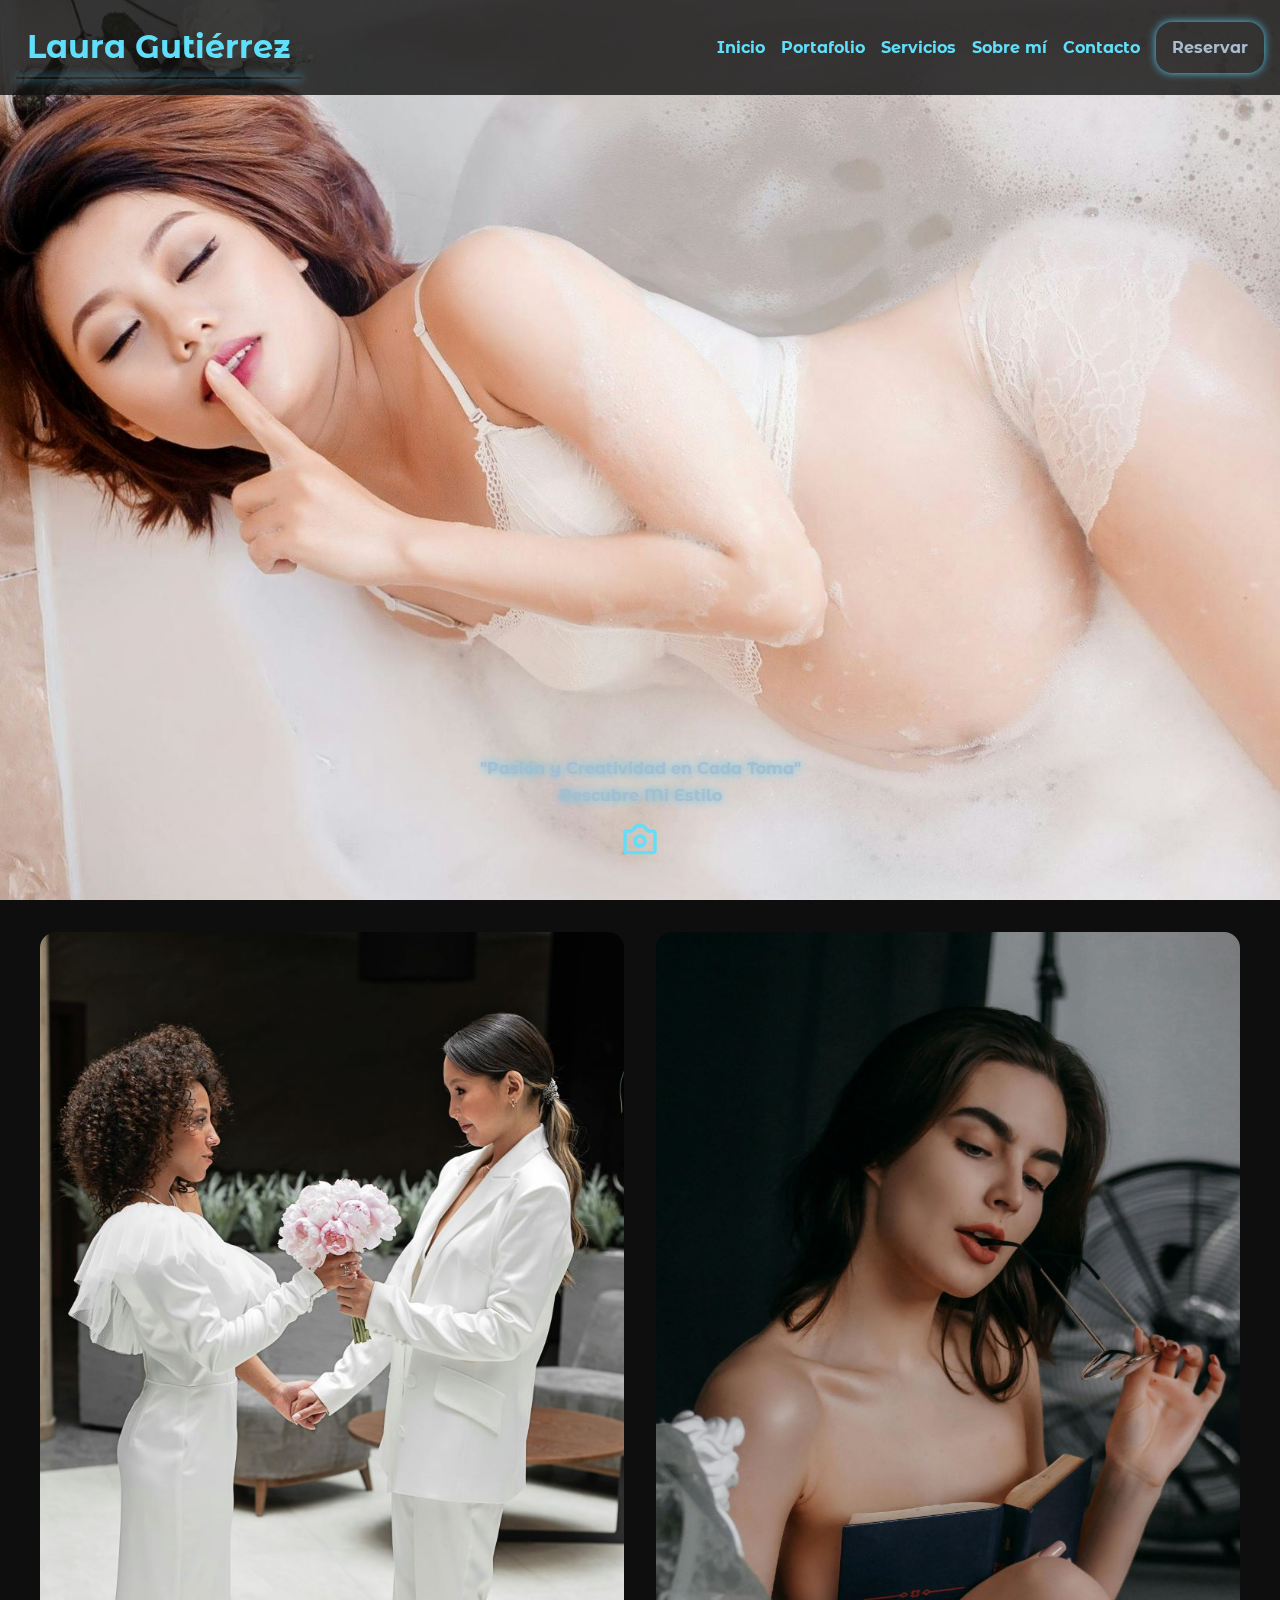
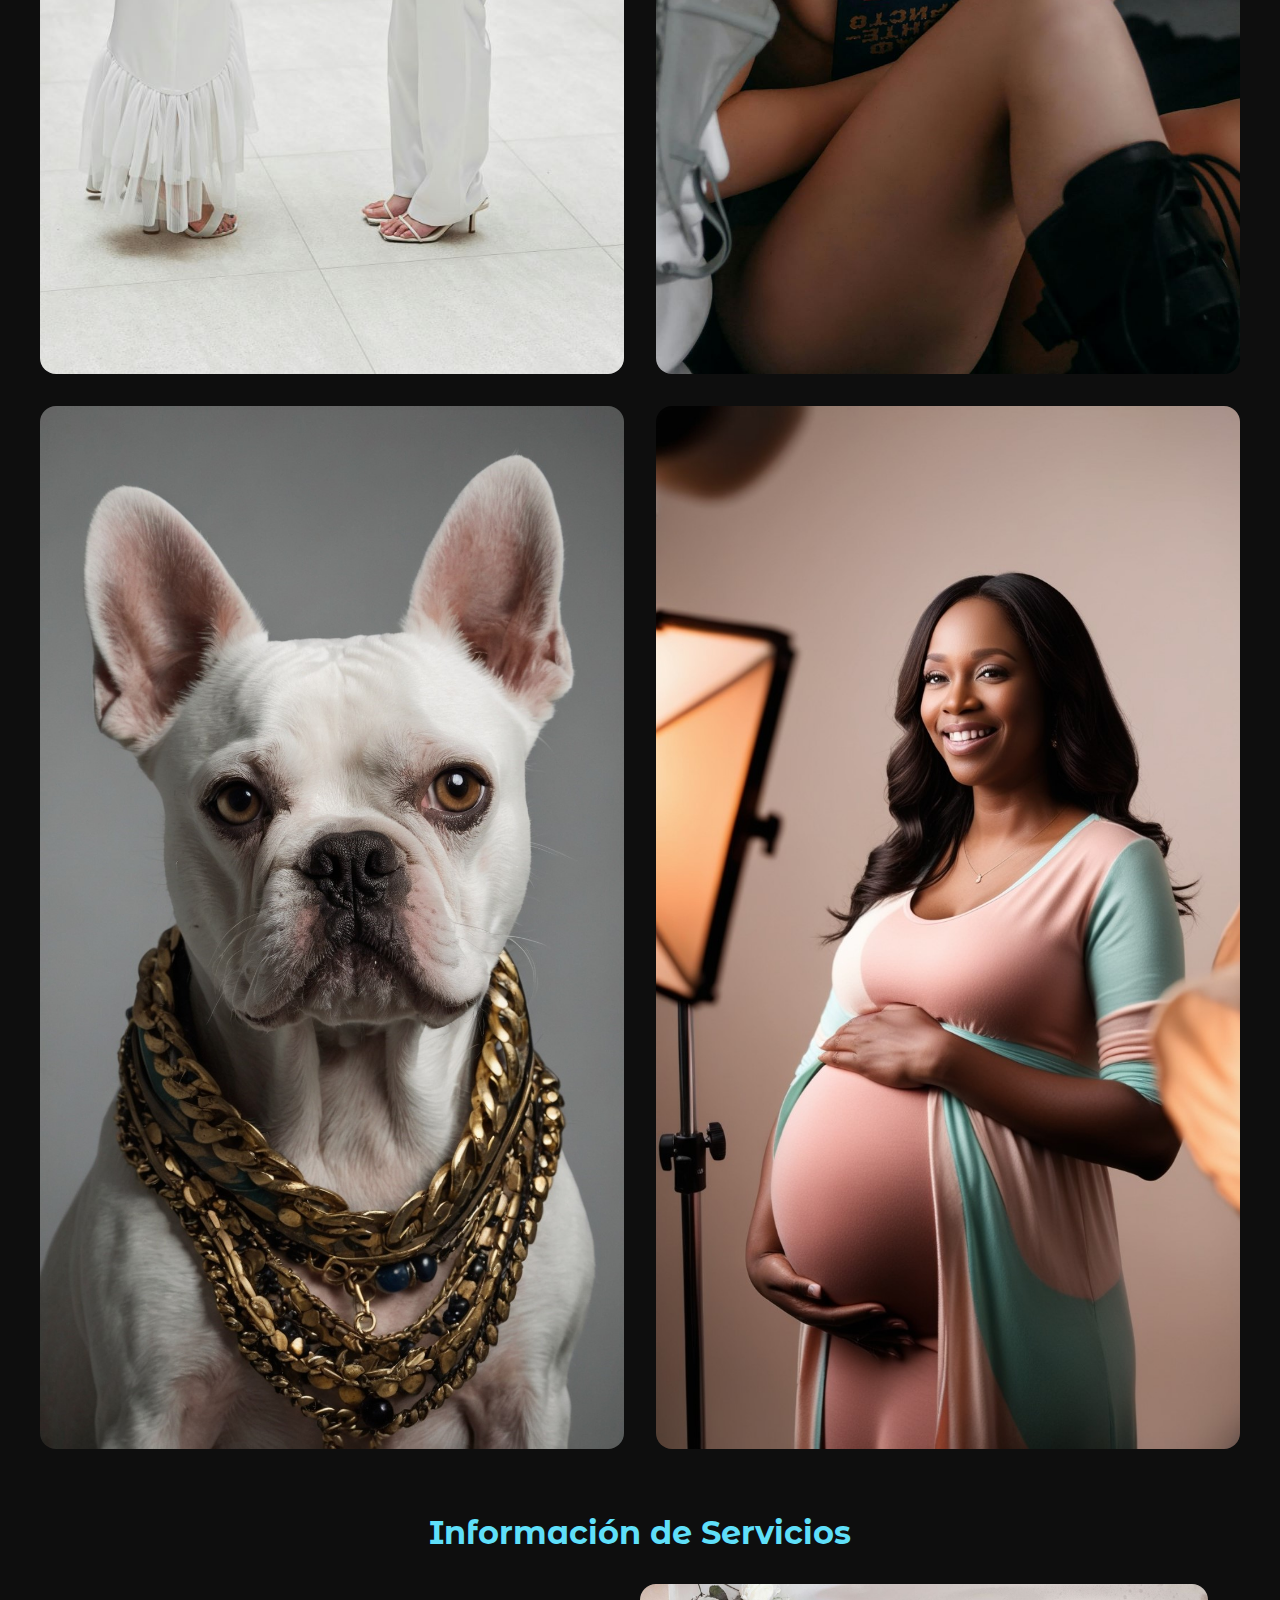
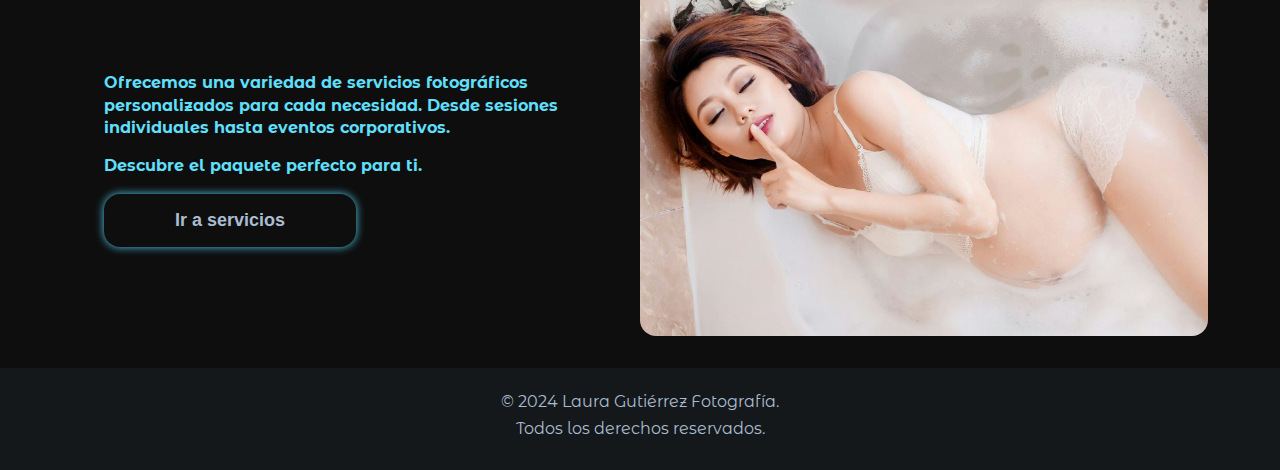
==== commit bb064e93: "- Recostruccion del la seccion de servicios." ====
--- a/index.html
+++ b/index.html
@@ -42,7 +42,7 @@
                 <li><a href=""><img src="./assets/icons/bxl-linkedin-square.svg" alt="icon linkedin"></a></li>
             </ul>
         </div>
-    
+
         <div class="header-mobile">
             <div class="logo-header-mobile">
                 <h1><a href="./about.html">Laura Gutiérrez</a></h1>
@@ -52,7 +52,7 @@
                     <path d="M4 6h16v2H4zm0 5h16v2H4zm0 5h16v2H4z" />
                 </svg></div>
         </div>
-    
+
         <div class="presentation">
             <img id="img-portada" src="./assets/img/bg-desktop/bg-pc-3.jpg" alt="photo background">
         </div>
@@ -62,7 +62,7 @@
                 <h1><a href="./html/about.html">Laura Gutiérrez</a></h1>
                 <p class="line-down"></p>
             </div>
-    
+
             <!--Menu de navegacion-->
             <nav>
                 <ul>
@@ -75,16 +75,23 @@
                 <a href="./html/form.html" class="cta-nav">Reservar</a>
             </nav>
         </header>
-    
+
         <!--Frase de la portada-->
         <div class="content-portada">
             <p>"Pasión y Creatividad en Cada Toma"</p>
             <p>Descubre Mi Estilo</p>
-            <div><a href="#photo-style"><svg xmlns="http://www.w3.org/2000/svg" width="24" height="24" viewBox="0 0 24 24">
+            <div>
+                <a href="#photo-style">
+                    <svg xmlns="http://www.w3.org/2000/svg" width="24" height="24" viewBox="0 0 24 24">
                         <path
-                            d="M13 2v8h6V8c0-3.309-2.691-6-6-6zM5 16c0 3.309 2.691 6 6 6h2c3.309 0 6-2.691 6-6v-4H5v4zm0-8v2h6V2C7.691 2 5 4.691 5 8z">
+                            d="M12 8c-2.168 0-4 1.832-4 4s1.832 4 4 4 4-1.832 4-4-1.832-4-4-4zm0 6c-1.065 0-2-.935-2-2s.935-2 2-2 2 .935 2 2-.935 2-2 2z">
                         </path>
-                    </svg></a></div>
+                        <path
+                            d="M20 5h-2.586l-2.707-2.707A.996.996 0 0 0 14 2h-4a.996.996 0 0 0-.707.293L6.586 5H4c-1.103 0-2 .897-2 2v11c0 1.103.897 2 2 2h16c1.103 0 2-.897 2-2V7c0-1.103-.897-2-2-2zM4 18V7h3c.266 0 .52-.105.707-.293L10.414 4h3.172l2.707 2.707A.996.996 0 0 0 17 7h3l.002 11H4z">
+                        </path>
+                    </svg>
+                </a>
+            </div>
         </div>
     </div>
 
@@ -95,16 +102,14 @@
             <div class="photo-content">
 
                 <div class="section-boda box-img-section">
-                    <img src="./assets/img/wedding/boda-5.jpg" title="weddings"
-                        alt="weddings photos">
+                    <img src="./assets/img/wedding/boda-5.jpg" title="weddings" alt="weddings photos">
                     <div class="overlay">
                         <a href="./html/portafolio.html?filter=wedding">Ver fotos Bodas</a>
                     </div>
                 </div>
 
                 <div class="section-boudoir box-img-section">
-                    <img src="./assets/img/boudoir/bo-6.jpg" title="boudoir"
-                        alt="boudoir photos">
+                    <img src="./assets/img/boudoir/bo-6.jpg" title="boudoir" alt="boudoir photos">
                     <div class="overlay">
                         <a href="./html/portafolio.html?filter=boudoir">Ver fotos Boudoir</a>
                     </div>
@@ -124,8 +129,7 @@
                 </div>
 
                 <div class="section-pregnant box-img-section">
-                    <img src="./assets/img/pregnant/pre-2.jpg" title="pregnant"
-                        alt="pregnant photos">
+                    <img src="./assets/img/pregnant/pre-2.jpg" title="pregnant" alt="pregnant photos">
                     <div class="overlay">
                         <a href="./html/portafolio.html?filter=pregnant">Ver fotos Prenatales</a>
                     </div>
@@ -138,54 +142,23 @@
     <!-- Seccion de servicios -->
     <section class="services-section">
         <div class="services-tittle">
-            <h2>Nuestro Catálogo de Servicios</h2>
+            <h2>Información de Servicios</h2>
         </div>
 
         <div class="services-container">
 
             <div class="services-content">
                 <div class="services-items">
-                    <div class="item-h3">
-                        <a href="./html/services.html">
-                            <h3>Fotografía de Bodas</h3>
-                        </a>
-                    </div>
-                    <div class="item-h3">
-                        <a href="./html/services.html">
-                            <h3>Fotografía Boudoir</h3>
-                        </a>
-                    </div>
-                    <div class="item-h3">
-                        <a href="./html/services.html">
-                            <h3>Fotografía de Mascotas</h3>
-                        </a>
-                    </div>
-                    <div class="item-h3">
-                        <a href="./html/services.html">
-                            <h3>Fotografía de Embarazo</h3>
-                        </a>
-                    </div>
+                    <p>Ofrecemos una variedad de servicios fotográficos personalizados para cada necesidad. Desde
+                        sesiones
+                        individuales hasta eventos corporativos.</p>
+                    <p>Descubre el paquete perfecto para ti.</p>
+                    <button type="button">Ir a servicios</button>
                 </div>
             </div>
 
             <div class="services-photo">
                 <div class="services-box-img">
-
-                    <div class="img-weddings-box img-box">
-                        <img src="./assets/img/wedding/boda-1.jpg" alt="services photos weddings">
-                    </div>
-                    <div class="img-boudoir-box img-box">
-                        <img src="./assets/img/boudoir/bo-2.jpg"
-                            alt="services photos boudoir">
-                    </div>
-                    <div class="img-pets-box img-box">
-                        <img src="./assets/img/pet/pet-5.jpg"
-                            alt="services photos pets">
-                    </div>
-                    <div class="img-pregnant-box img-box">
-                        <img src="./assets/img/pregnant/pre-5.jpg"
-                            alt="services photos pregnant">
-                    </div>
 
                 </div>
                 <div class="services-text">
--- a/css/header.css
+++ b/css/header.css
@@ -54,15 +54,18 @@
         }
 
         .cta-nav {
-            background-color: var(--accent-1);
-            padding: .5rem;
+            background-color: transparent;
+            box-shadow: var(--shadow);
+            color: var(--accent-3);
+            padding: 1rem;
             font-weight: bold;
             border-radius: var(--border-radius);
             cursor: pointer;
         }
 
         .cta-nav:hover {
-            box-shadow: var(--shadow);
+            background-color: var(--accent-1);
+            color: var(--accent-2);
         }
     }
 }
--- a/index.css
+++ b/index.css
@@ -52,12 +52,13 @@
     
         div {
             margin-top: 1rem;
-    
+            
             a svg {
                 width: 2.5rem;
                 height: 2.5rem;
                 fill: var(--accent-1);
                 animation: bounce 2s infinite;
+                cursor: pointer;
             }
         }
     }
@@ -92,10 +93,11 @@
     flex-direction: column;
     justify-content: center;
     align-items: center;
+    padding: 2rem;
+    gap: 2rem;
 }
 
 .container-section-photo {
-    margin: 2rem auto;
     display: flex;
     flex-direction: row;
     flex-wrap: wrap;
@@ -105,11 +107,9 @@
 
 .photo-content {
     display: flex;
-    flex-direction: row;
-    gap: 3rem;
-    width: 100%;
+    gap: 2rem;
     max-width: 75rem;
-    height: 100dvh;
+    width: 100%;
 }
 
 .box-img-section {
@@ -169,23 +169,25 @@
     grid-area: services;
     display: flex;
     flex-direction: column;
-    padding: 1.5rem;
-    margin: 1.5rem auto;
+    padding: 2rem;
+    margin: 0 auto;
     width: 100%;
     max-width: 75rem;
+    color: var(--accent-1);
 
     .services-tittle {
-        height: 6rem;
+        /* height: 6rem; */
         width: 100%;
         display: flex;
+        flex-direction: column;
         justify-content: center;
         align-items: center;
-        margin-bottom: 1.5rem;
+        margin-bottom: 2rem;
 
         h2 {
             font-size: 2rem;
-            color: var(--accent-1);
-        }
+        }
+        
     }
 
     .services-container {
@@ -196,8 +198,6 @@
         justify-items: center;
 
         .services-content {
-            width: 50%;
-            height: 100%;
             color: var(--accent-1);
             display: flex;
             flex-direction: column;
@@ -205,40 +205,36 @@
             .services-items {
                 display: flex;
                 flex-direction: column;
-                justify-content: space-between;
-                align-items: center;
-
-                .item-h3 {
-                    display: flex;
-                    flex-direction: column;
-                    width: 100%;
-                    margin-bottom: 2rem;
-
-                    a {
-                        h3 {
-                            padding: 1rem;
-                            background-color: var(--accent-2);
-                            display: flex;
-                            align-items: center;
-                            justify-content: flex-start;
-                            transition: box-shadow 0.4s ease;
-                            border-radius: var(--border-radius);
-                            
-                        }
-                    }
-                    
+                justify-content: center;
+                padding: 2rem;
+
+                p {
+                    font-weight: bold;
+                    line-height: 1.4rem;
+                    margin-bottom: 1rem;
                 }
-                
-                .item-h3:hover {
+                button {
+                    padding: 1rem;
+                    border-radius: var(--border-radius);
                     box-shadow: var(--shadow);
-                    border-radius: var(--border-radius);
+                    background-color: transparent;
+                    color: var(--accent-3);
+                    font-weight: bold;
+                    font-size: large;
+                    width: 50%;
+                    transition: all .5s;
+                    cursor: pointer;
                 }
+                button:hover {
+                    background-color: var(--accent-1);
+                    color: var(--accent-2);
+                }
             }
         }
 
         .services-photo {
-            width: 55%;
-            height: 100%;
+            width: 100%;
+            height: 22rem;
             display: flex;
             justify-content: center;
             align-items: center;
@@ -247,24 +243,12 @@
             .services-box-img {
                 width: 100%;
                 height: 100%;
+                border-radius: var(--border-radius);
                 position: absolute;
-                
-                .img-box {
-                    position: absolute;
-                    top: 0;
-                    left: 0;
-                    width: 100%;
-                    height: 100%;
-                    opacity: 1;
-                    transition: opacity 1s;
-                    
-                    img {
-                        object-fit: cover;
-                        width: 100%;
-                        height: 100%;
-                        border-radius: var(--border-radius);
-                    }
-                }
+                background-image: url(./assets/img/bg-desktop/bg-pc-2.jpg);
+                background-position: center;
+                background-repeat: no-repeat;
+                background-size: cover;
             }
         }
 
@@ -284,9 +268,10 @@
                 height: 100%;
                 width: 100%;
                 font-size: 1.5rem;
+                font-weight: bold;
                 padding: 1rem;
                 color: var(--accent-1);
-                background: rgba(20, 40, 61, 0.5);
+                background: rgba(20, 40, 61, 0.7);
                 opacity: 0;
                 transition: opacity 0.5s;
                 display: flex;
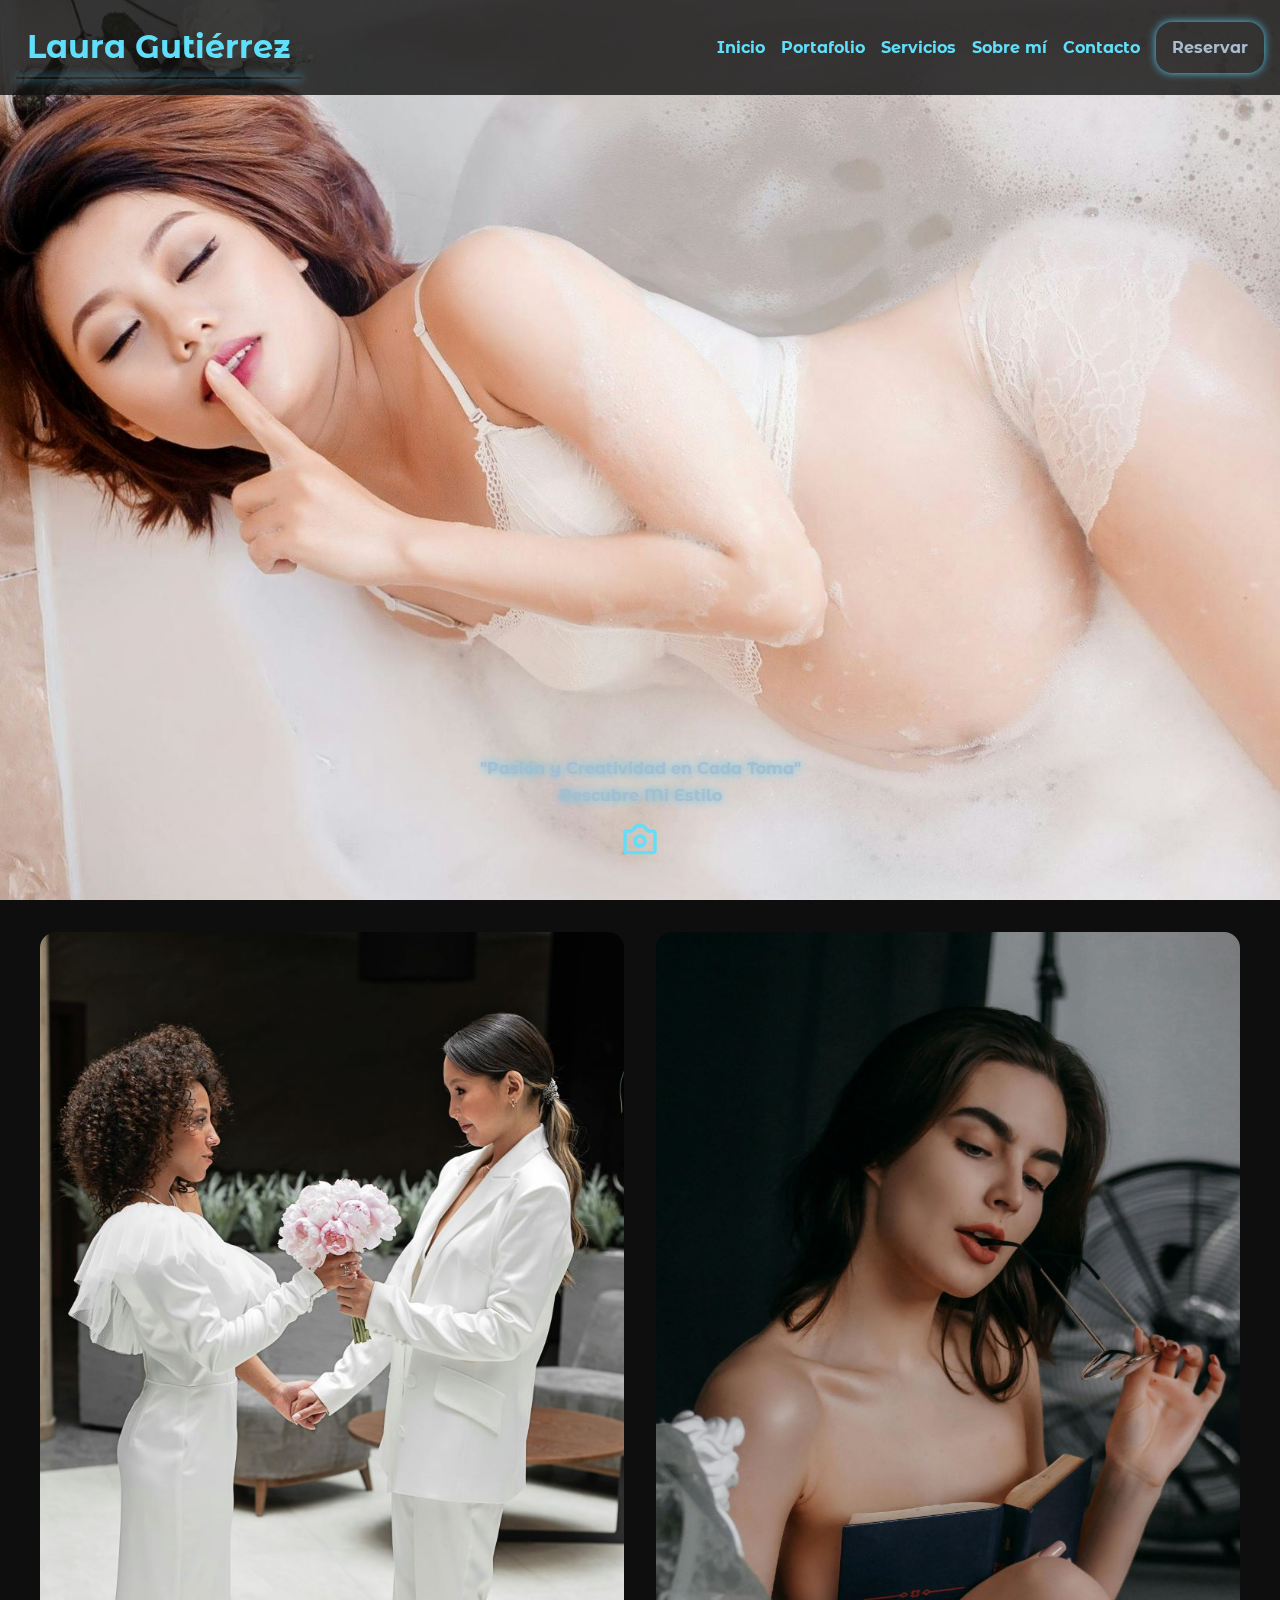
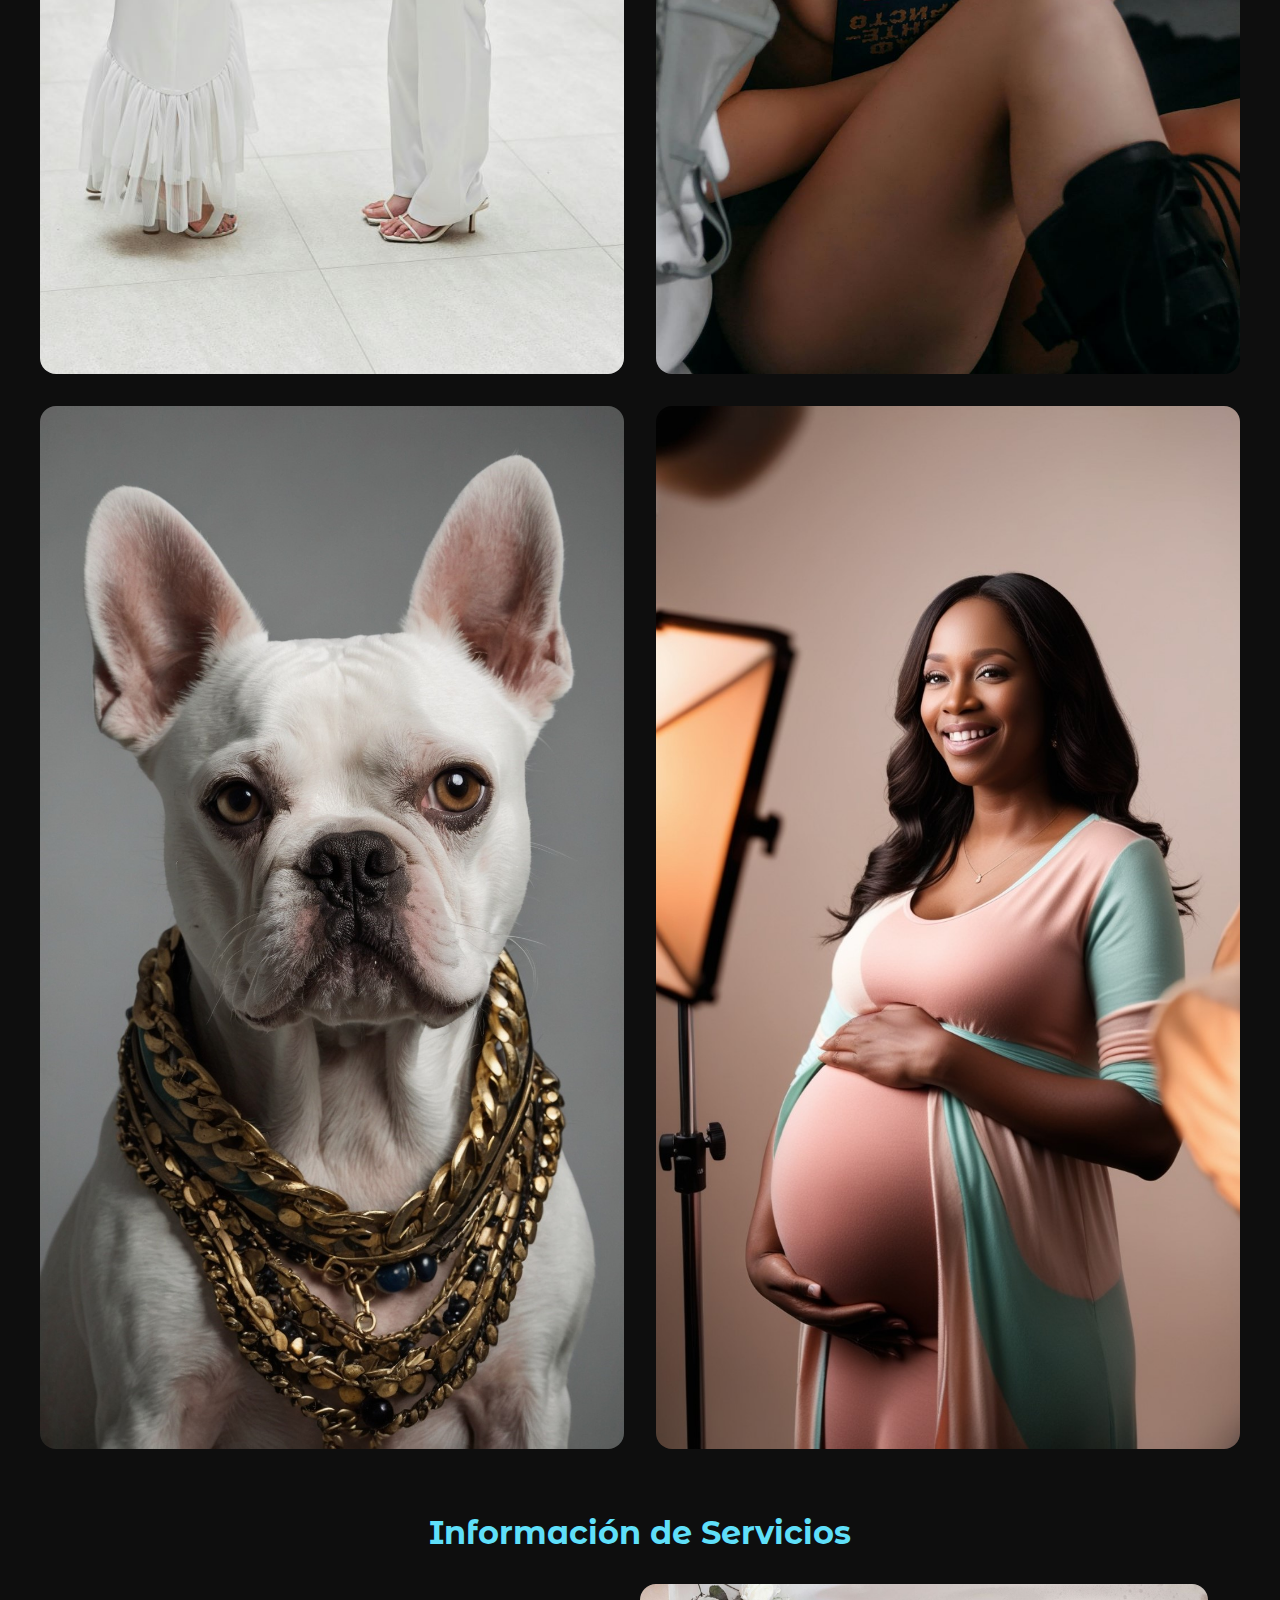
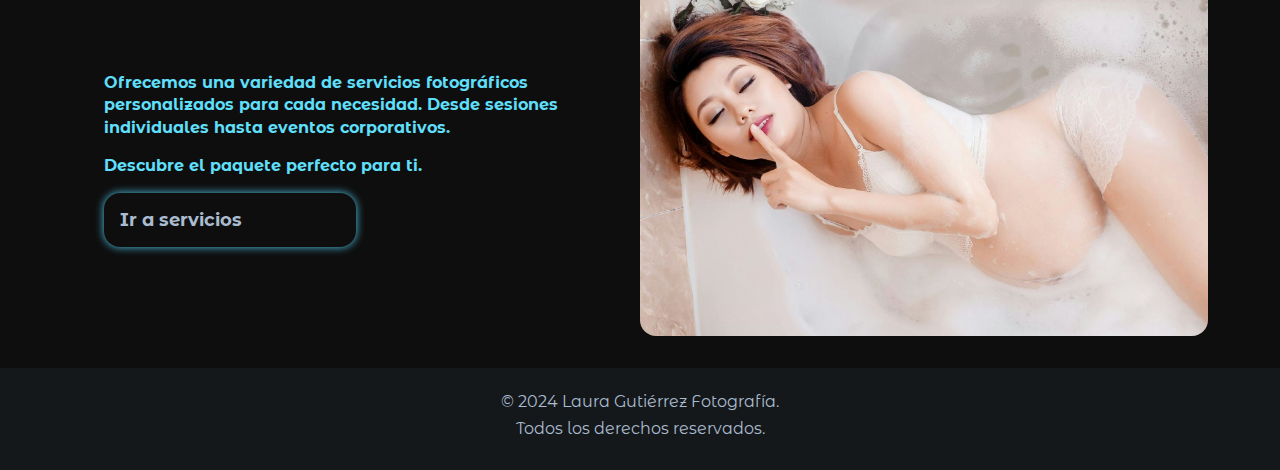
==== commit 780d8a5a: "-" ====
--- a/index.html
+++ b/index.html
@@ -54,7 +54,7 @@
         </div>
 
         <div class="presentation">
-            <img id="img-portada" src="./assets/img/bg-desktop/bg-pc-3.jpg" alt="photo background">
+            <img id="img-portada" alt="photo background">
         </div>
         <header>
             <!--Nombre-->
@@ -153,7 +153,7 @@
                         sesiones
                         individuales hasta eventos corporativos.</p>
                     <p>Descubre el paquete perfecto para ti.</p>
-                    <button type="button">Ir a servicios</button>
+                    <a id="cta-2" href="./html/services.html">Ir a servicios</a>
                 </div>
             </div>
 
--- a/index.css
+++ b/index.css
@@ -213,7 +213,7 @@
                     line-height: 1.4rem;
                     margin-bottom: 1rem;
                 }
-                button {
+                #cta-2 {
                     padding: 1rem;
                     border-radius: var(--border-radius);
                     box-shadow: var(--shadow);
@@ -225,7 +225,7 @@
                     transition: all .5s;
                     cursor: pointer;
                 }
-                button:hover {
+                #cta-2:hover {
                     background-color: var(--accent-1);
                     color: var(--accent-2);
                 }
